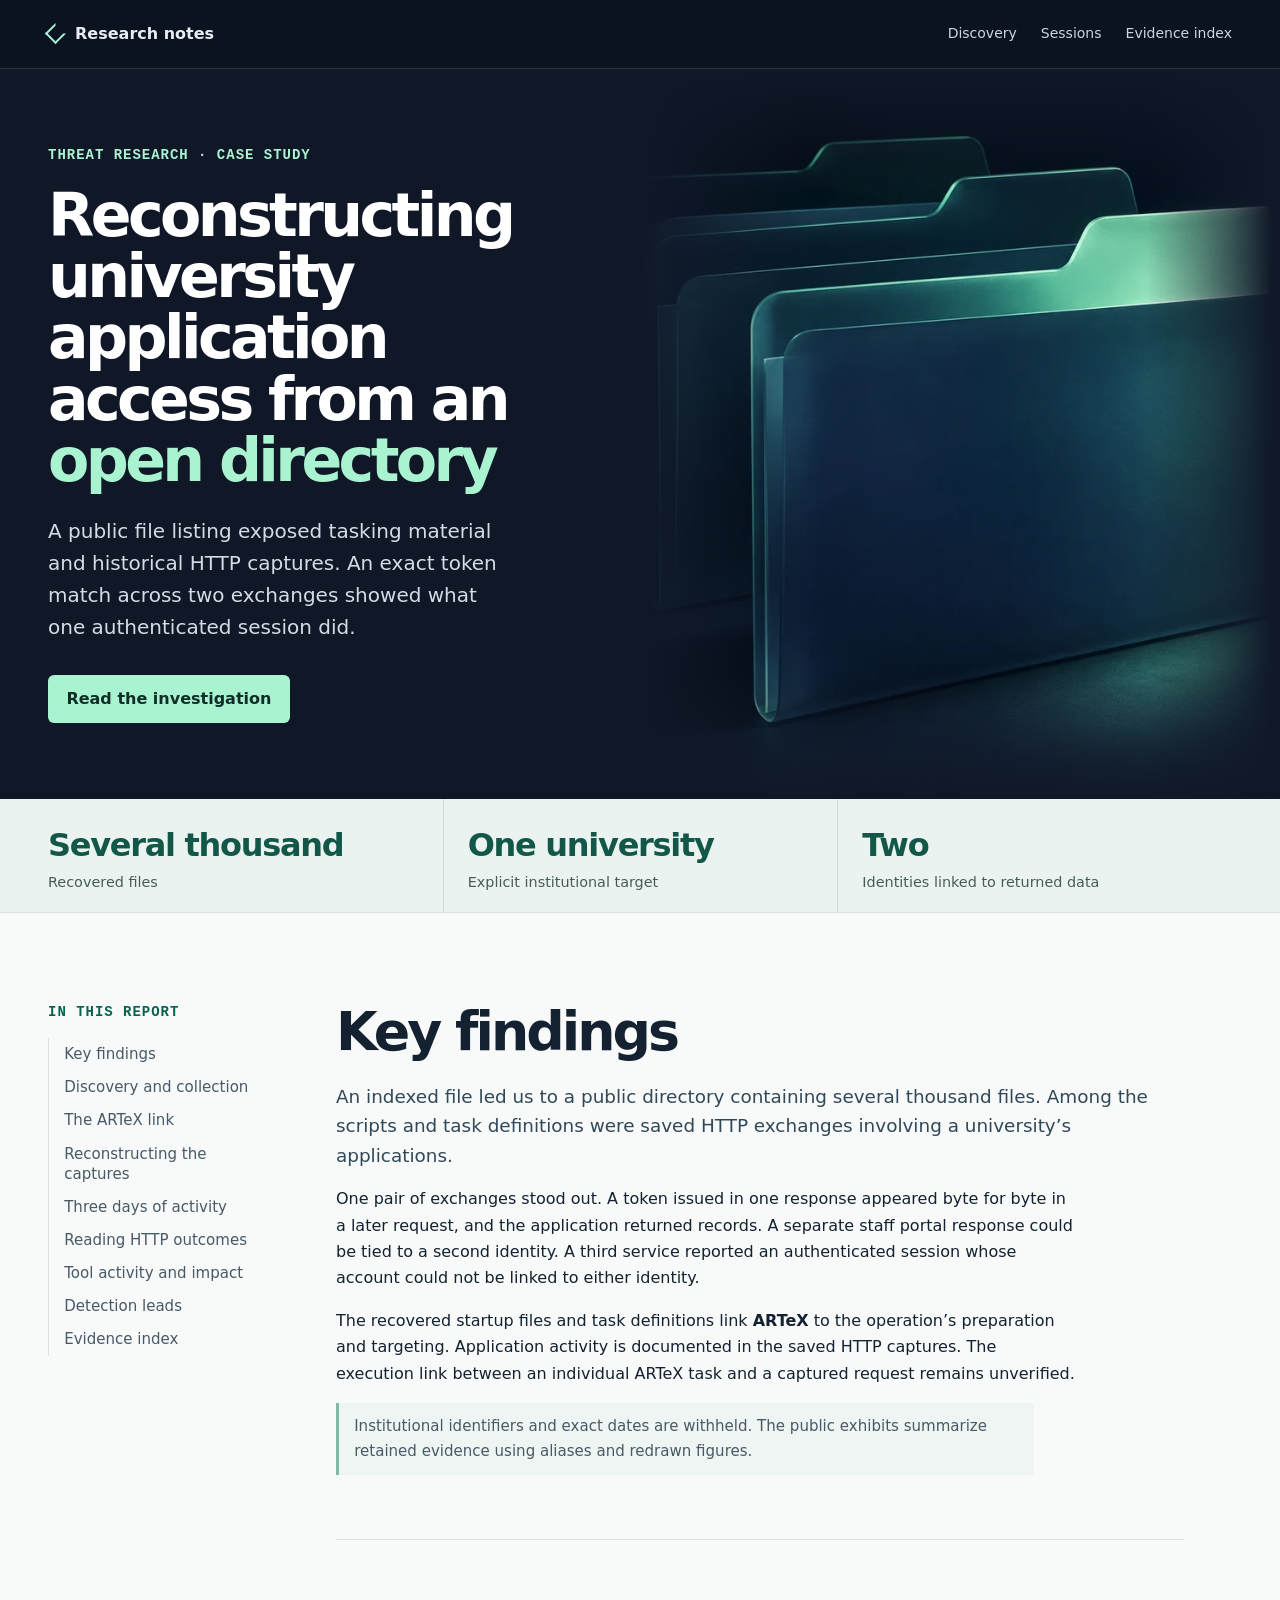
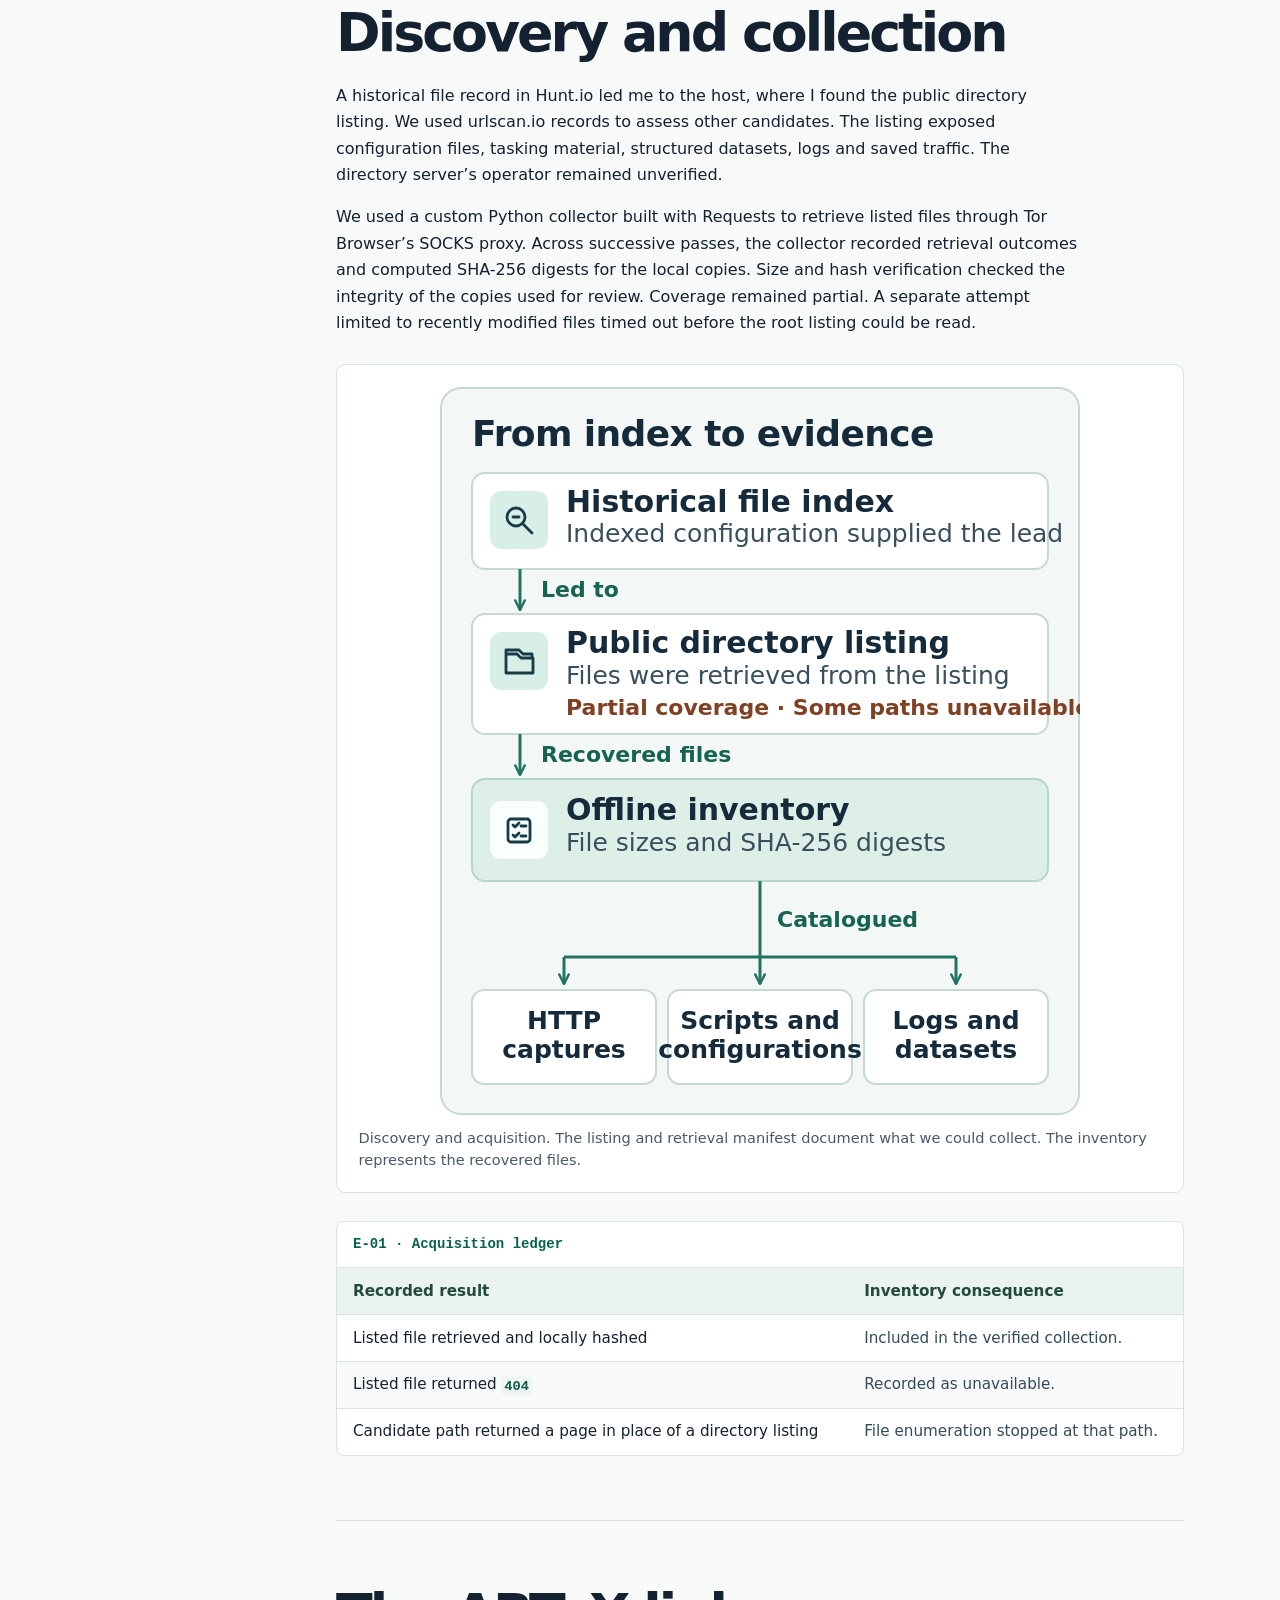
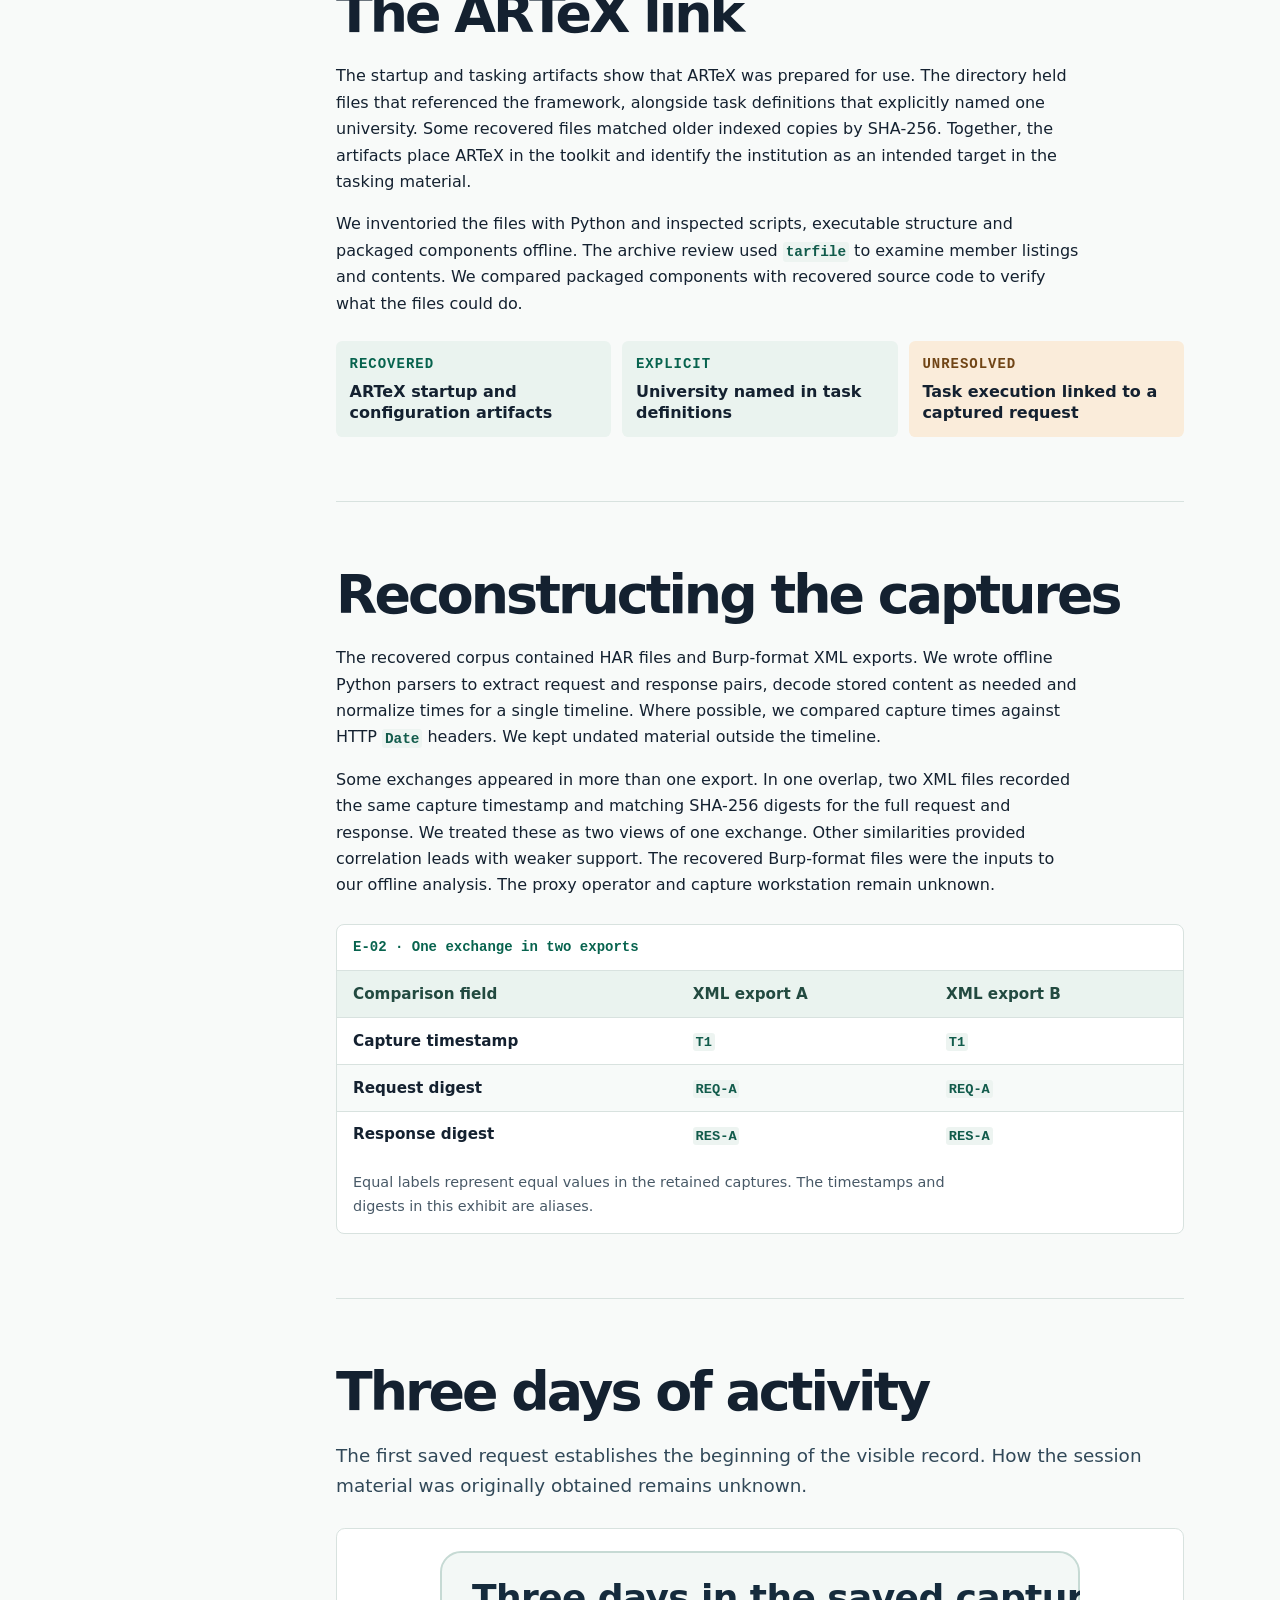
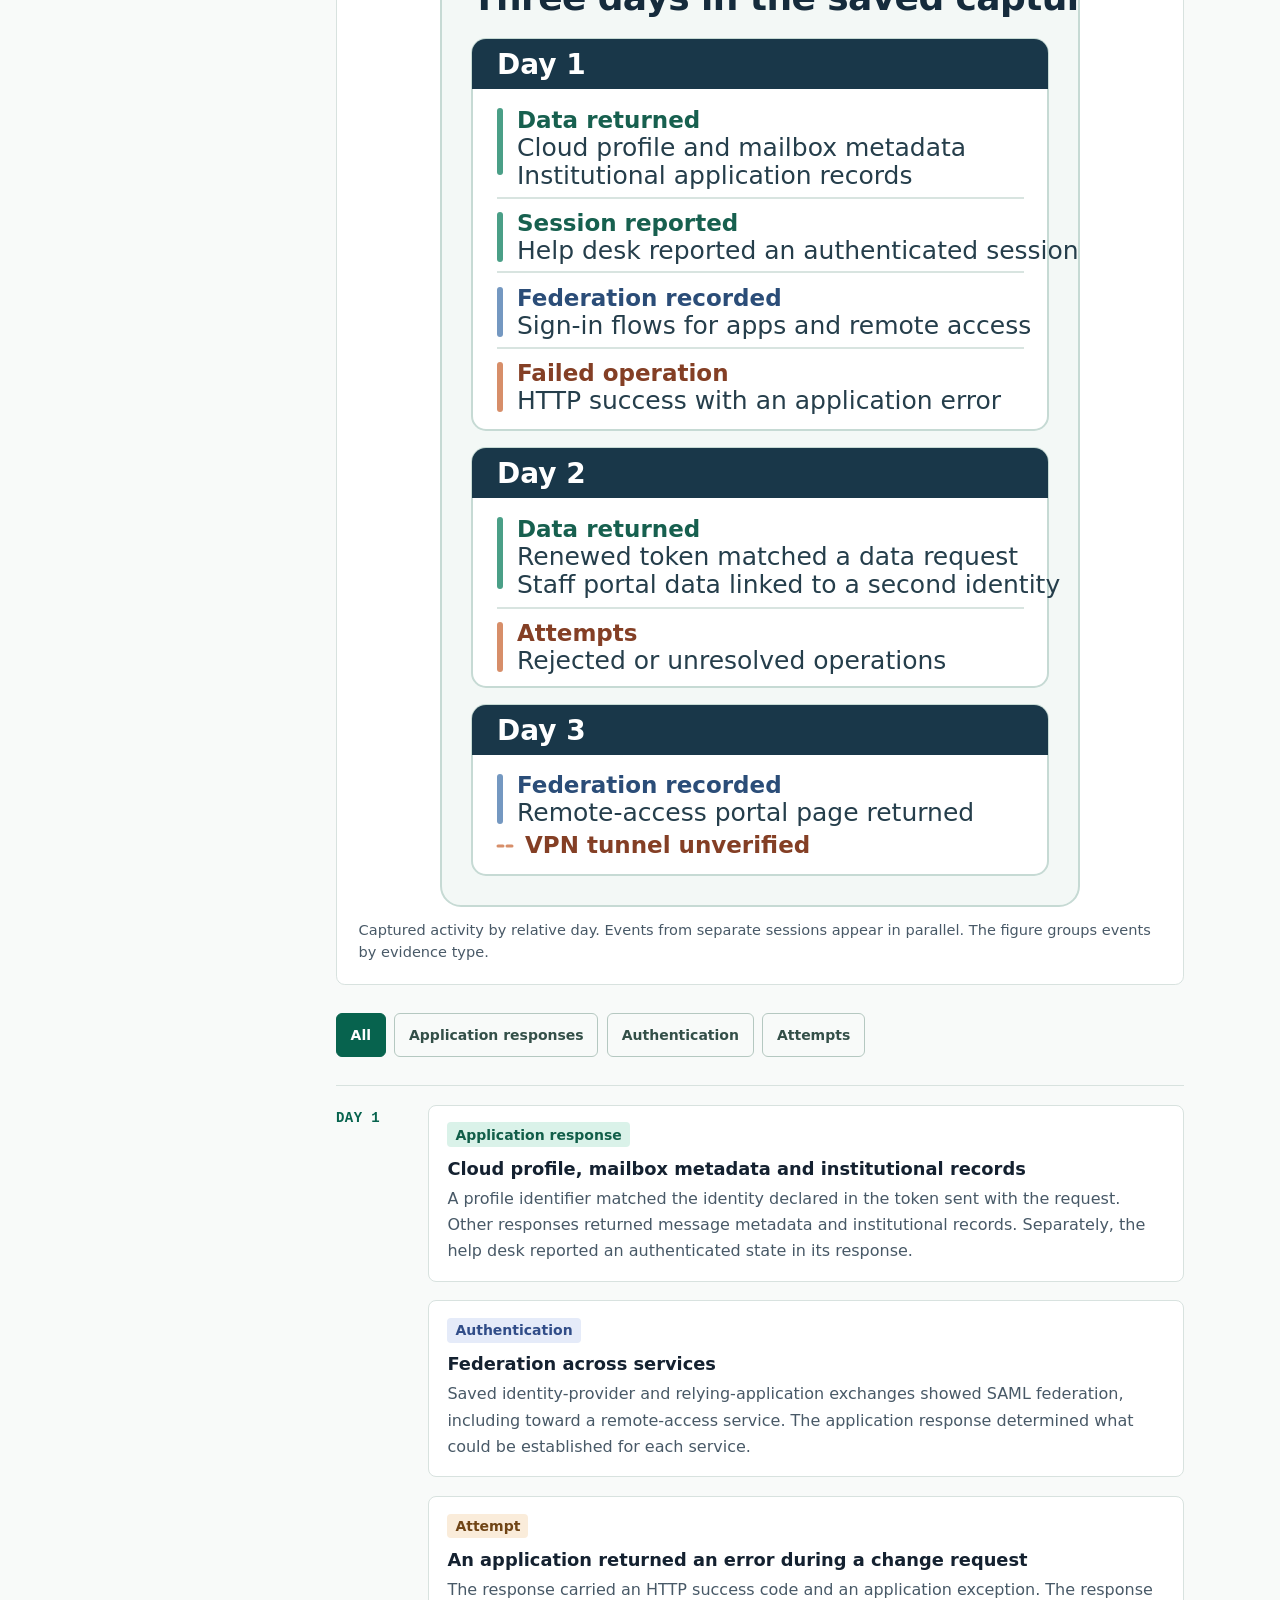
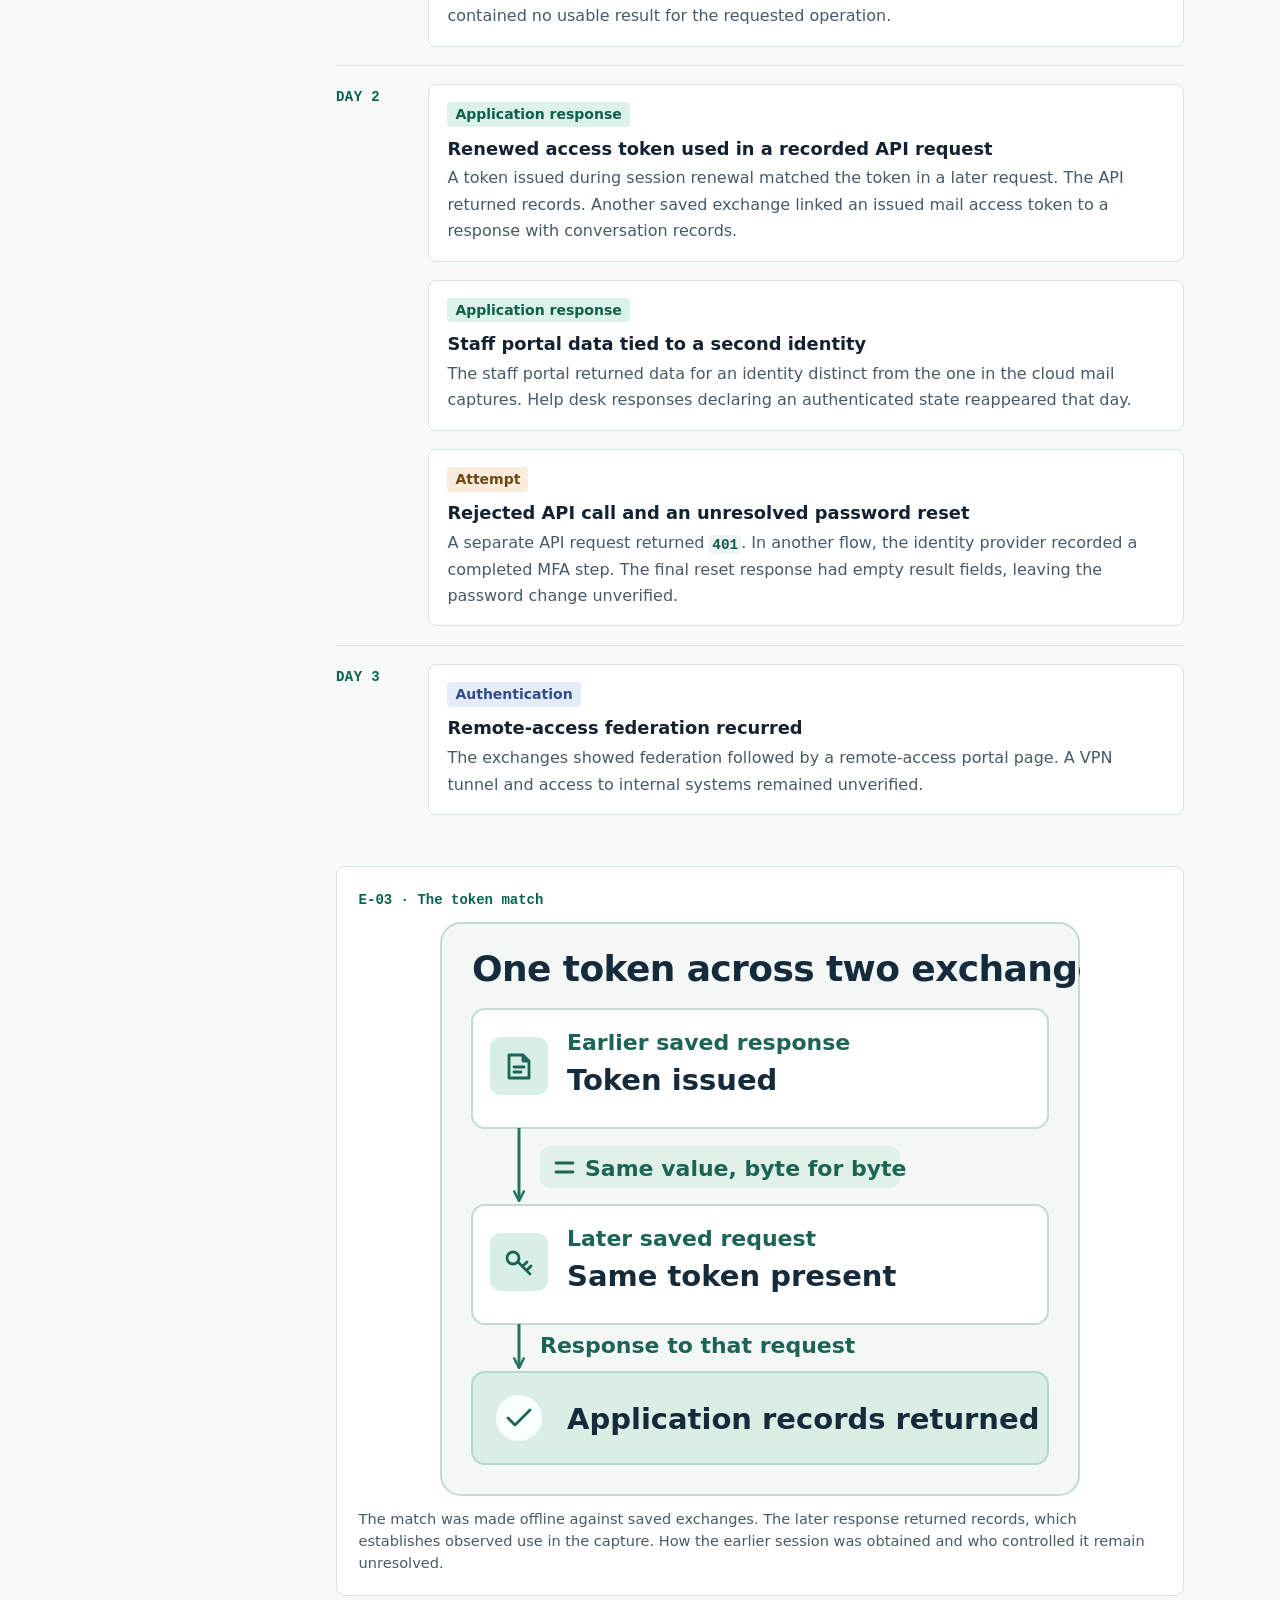
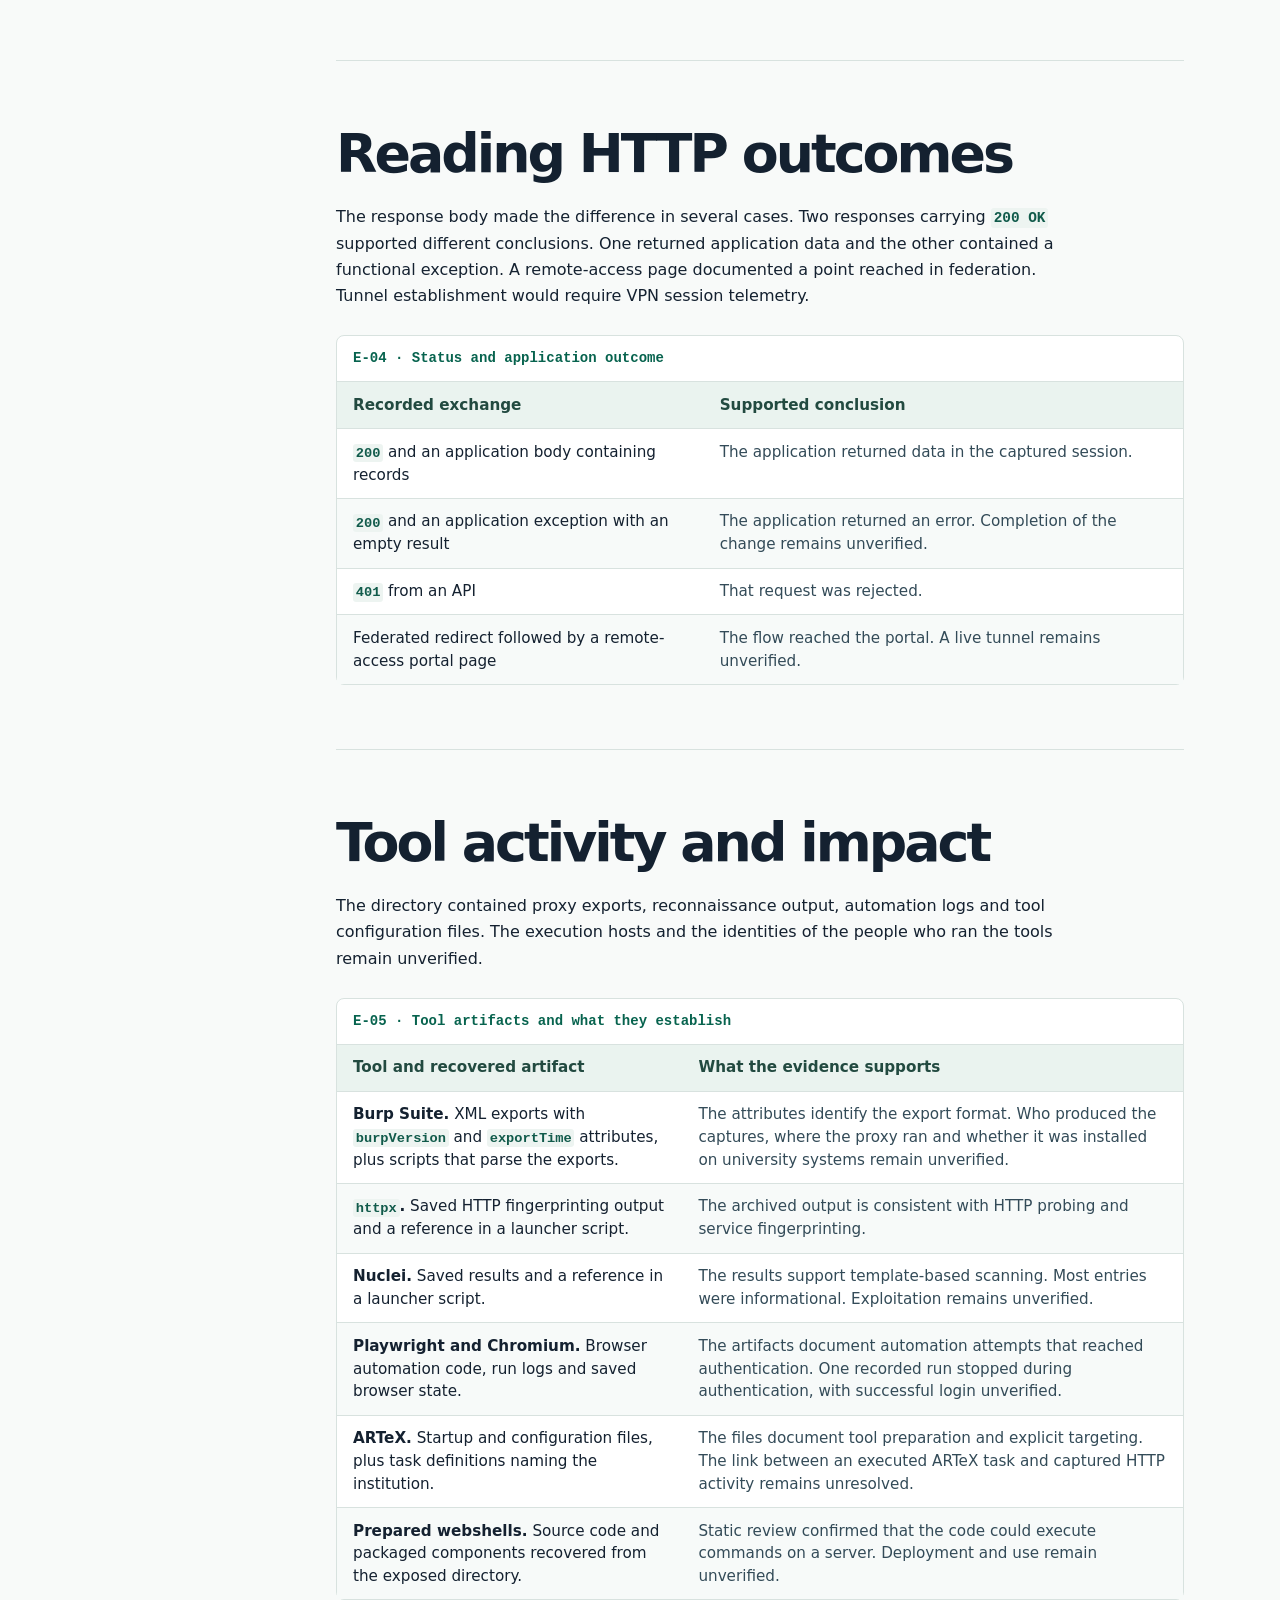
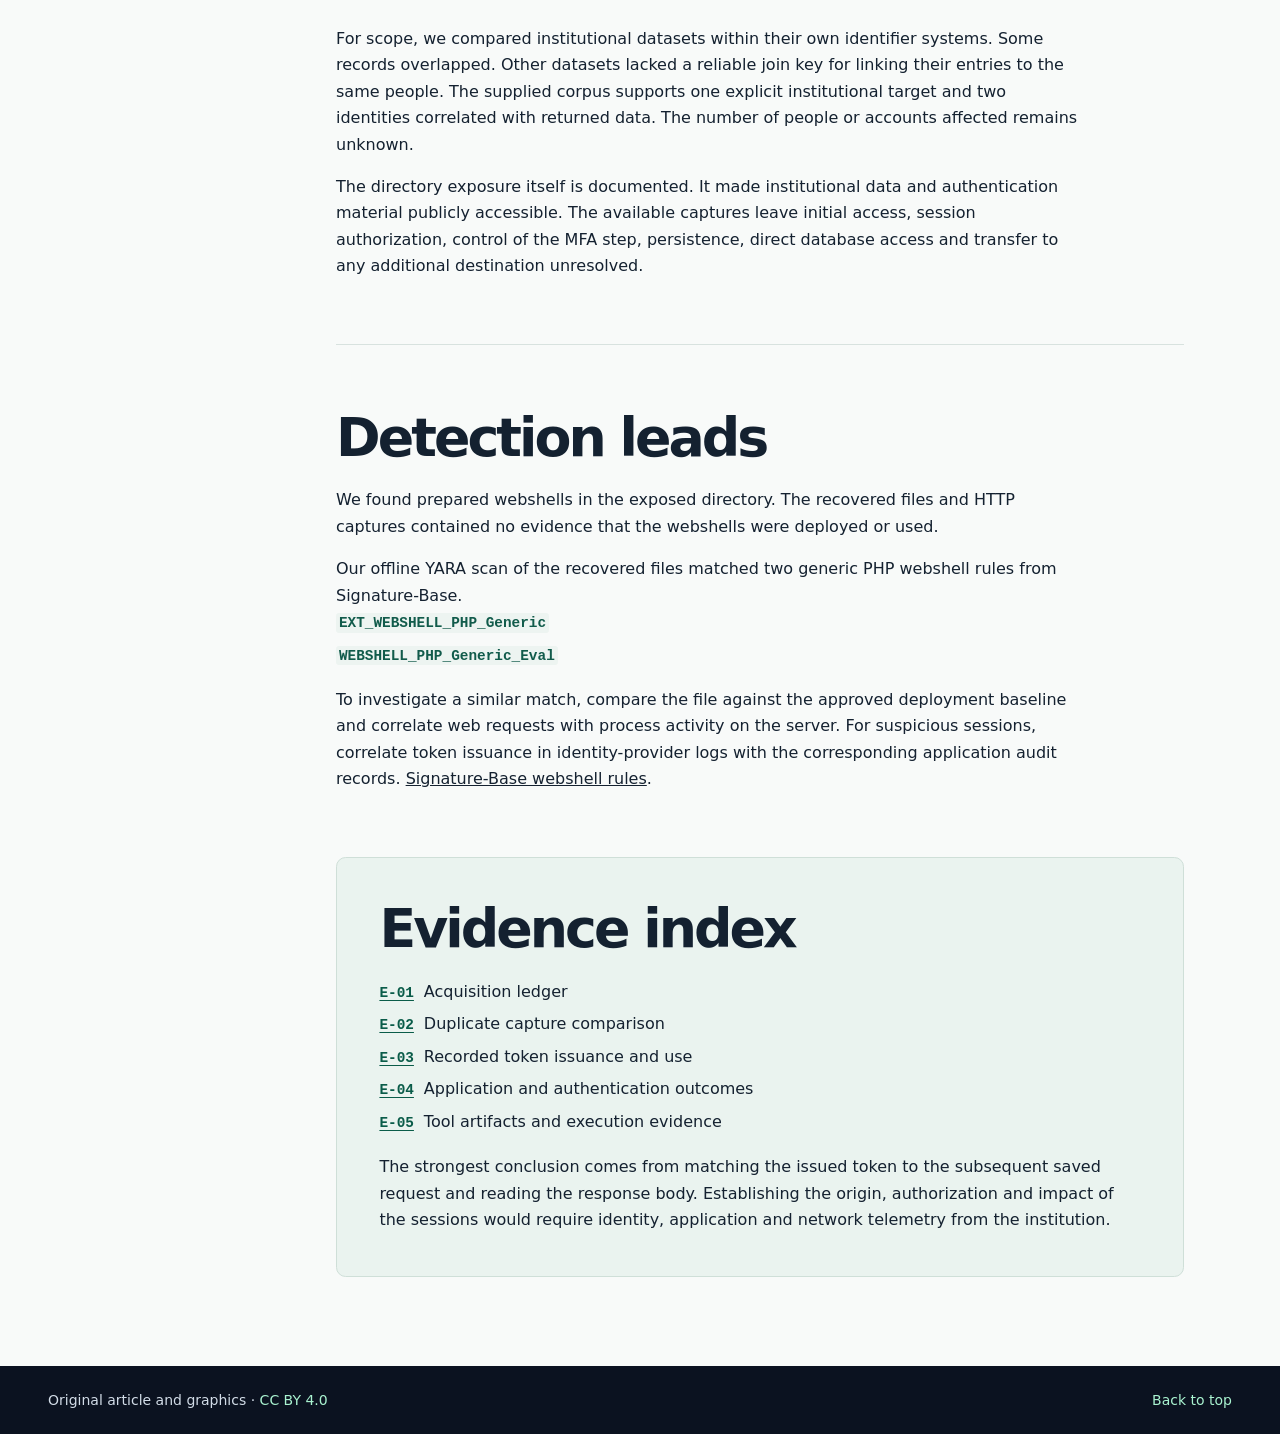
==== articles/open-directory-investigation/index.html @ ad53b968 "Publish Research notes and first investigation" ====
<!doctype html>
<html lang="en">
<head>
  <meta charset="utf-8">
  <meta name="viewport" content="width=device-width, initial-scale=1">
  <meta name="color-scheme" content="light">
  <meta name="theme-color" content="#101828">
  <meta name="description" content="A forensic case study on reconstructing application activity from historical HTTP captures recovered from an exposed directory.">
  <title>Reconstructing University Application Access From an Open Directory</title>
  <link rel="stylesheet" href="./styles.css">
  <script src="./timeline.js" defer></script>
</head>
<body>
  <a class="skip-link" href="#content">Skip to content</a>
  <header class="masthead" id="top">
    <div class="shell masthead-inner">
      <a class="brand" href="../../index.html"><span class="brand-mark" aria-hidden="true"></span> Research notes</a>
      <nav aria-label="Main">
        <a href="#discovery">Discovery</a>
        <a href="#sessions">Sessions</a>
        <a href="#exhibits">Evidence index</a>
      </nav>
    </div>
  </header>
  <main id="content">
    <section class="hero" aria-labelledby="title">
      <div class="shell hero-inner">
        <div class="hero-copy">
          <p class="eyebrow">Threat research · Case study</p>
          <h1 id="title">Reconstructing university application access from an <em>open directory</em></h1>
          <p class="hero-lede">A public file listing exposed tasking material and historical HTTP captures. An exact token match across two exchanges showed what one authenticated session did.</p>
          <a class="primary-link" href="#findings">Read the investigation</a>
        </div>
        <div class="hero-art" aria-hidden="true"></div>
      </div>
    </section>

    <div class="scope">
      <dl class="shell scope-inner">
        <div><dt>Recovered files</dt><dd>Several thousand</dd></div>
        <div><dt>Explicit institutional target</dt><dd>One university</dd></div>
        <div><dt>Identities linked to returned data</dt><dd>Two</dd></div>
      </dl>
    </div>

    <div class="shell article-layout">
      <aside class="contents">
        <nav aria-labelledby="contents-heading">
          <p id="contents-heading" class="eyebrow">In this report</p>
          <ol>
            <li><a href="#findings">Key findings</a></li>
            <li><a href="#discovery">Discovery and collection</a></li>
            <li><a href="#tasking">The ARTeX link</a></li>
            <li><a href="#captures">Reconstructing the captures</a></li>
            <li><a href="#sessions">Three days of activity</a></li>
            <li><a href="#outcomes">Reading HTTP outcomes</a></li>
            <li><a href="#tooling">Tool activity and impact</a></li>
            <li><a href="#detection">Detection leads</a></li>
            <li><a href="#exhibits">Evidence index</a></li>
          </ol>
        </nav>
      </aside>

      <article class="report" aria-label="Open-directory investigation">
        <section class="report-section" id="findings" aria-labelledby="findings-heading">
          <h2 id="findings-heading">Key findings</h2>
          <p class="section-lede">An indexed file led us to a public directory containing several thousand files. Among the scripts and task definitions were saved HTTP exchanges involving a university’s applications.</p>
          <p>One pair of exchanges stood out. A token issued in one response appeared byte for byte in a later request, and the application returned records. A separate staff portal response could be tied to a second identity. A third service reported an authenticated session whose account could not be linked to either identity.</p>
          <p>The recovered startup files and task definitions link <strong>ARTeX</strong> to the operation’s preparation and targeting. Application activity is documented in the saved HTTP captures. The execution link between an individual ARTeX task and a captured request remains unverified.</p>
          <p class="report-note">Institutional identifiers and exact dates are withheld. The public exhibits summarize retained evidence using aliases and redrawn figures.</p>
        </section>

        <section class="report-section" id="discovery" aria-labelledby="discovery-heading">
          <h2 id="discovery-heading">Discovery and collection</h2>
          <p>A historical file record in Hunt.io led me to the host, where I found the public directory listing. We used urlscan.io records to assess other candidates. The listing exposed configuration files, tasking material, structured datasets, logs and saved traffic. The directory server’s operator remained unverified.</p>
          <p>We used a custom Python collector built with Requests to retrieve listed files through Tor Browser’s SOCKS proxy. Across successive passes, the collector recorded retrieval outcomes and computed SHA-256 digests for the local copies. Size and hash verification checked the integrity of the copies used for review. Coverage remained partial. A separate attempt limited to recently modified files timed out before the root listing could be read.</p>

          <figure class="figure">
            <img src="./figures/collection.svg" width="640" height="728" loading="lazy" alt="An indexed file led to a public listing. Partial acquisition and a verified local inventory yielded captures, tasking artifacts and tool output.">
            <figcaption>Discovery and acquisition. The listing and retrieval manifest document what we could collect. The inventory represents the recovered files.</figcaption>
          </figure>

          <div class="exhibit" id="e-01">
            <p class="exhibit-label">E-01 · Acquisition ledger</p>
            <div class="table-wrap">
              <table>
                <thead><tr><th scope="col">Recorded result</th><th scope="col">Inventory consequence</th></tr></thead>
                <tbody>
                  <tr><td>Listed file retrieved and locally hashed</td><td>Included in the verified collection.</td></tr>
                  <tr><td>Listed file returned <code>404</code></td><td>Recorded as unavailable.</td></tr>
                  <tr><td>Candidate path returned a page in place of a directory listing</td><td>File enumeration stopped at that path.</td></tr>
                </tbody>
              </table>
            </div>
          </div>
        </section>

        <section class="report-section" id="tasking" aria-labelledby="tasking-heading">
          <h2 id="tasking-heading">The ARTeX link</h2>
          <p>The startup and tasking artifacts show that ARTeX was prepared for use. The directory held files that referenced the framework, alongside task definitions that explicitly named one university. Some recovered files matched older indexed copies by SHA-256. Together, the artifacts place ARTeX in the toolkit and identify the institution as an intended target in the tasking material.</p>
          <p>We inventoried the files with Python and inspected scripts, executable structure and packaged components offline. The archive review used <code>tarfile</code> to examine member listings and contents. We compared packaged components with recovered source code to verify what the files could do.</p>
          <div class="evidence-chain" aria-label="Evidence linking ARTeX to preparation">
            <div><span class="eyebrow">Recovered</span><strong>ARTeX startup and configuration artifacts</strong></div>
            <div><span class="eyebrow">Explicit</span><strong>University named in task definitions</strong></div>
            <div><span class="eyebrow">Unresolved</span><strong>Task execution linked to a captured request</strong></div>
          </div>
        </section>

        <section class="report-section" id="captures" aria-labelledby="captures-heading">
          <h2 id="captures-heading">Reconstructing the captures</h2>
          <p>The recovered corpus contained HAR files and Burp-format XML exports. We wrote offline Python parsers to extract request and response pairs, decode stored content as needed and normalize times for a single timeline. Where possible, we compared capture times against HTTP <code>Date</code> headers. We kept undated material outside the timeline.</p>
          <p>Some exchanges appeared in more than one export. In one overlap, two XML files recorded the same capture timestamp and matching SHA-256 digests for the full request and response. We treated these as two views of one exchange. Other similarities provided correlation leads with weaker support. The recovered Burp-format files were the inputs to our offline analysis. The proxy operator and capture workstation remain unknown.</p>

          <div class="exhibit" id="e-02">
            <p class="exhibit-label">E-02 · One exchange in two exports</p>
            <div class="table-wrap">
              <table>
                <thead><tr><th scope="col">Comparison field</th><th scope="col">XML export A</th><th scope="col">XML export B</th></tr></thead>
                <tbody>
                  <tr><th scope="row">Capture timestamp</th><td><code>T1</code></td><td><code>T1</code></td></tr>
                  <tr><th scope="row">Request digest</th><td><code>REQ-A</code></td><td><code>REQ-A</code></td></tr>
                  <tr><th scope="row">Response digest</th><td><code>RES-A</code></td><td><code>RES-A</code></td></tr>
                </tbody>
              </table>
            </div>
            <p class="exhibit-note">Equal labels represent equal values in the retained captures. The timestamps and digests in this exhibit are aliases.</p>
          </div>
        </section>

        <section class="report-section" id="sessions" aria-labelledby="sessions-heading">
          <h2 id="sessions-heading">Three days of activity</h2>
          <p class="section-lede">The first saved request establishes the beginning of the visible record. How the session material was originally obtained remains unknown.</p>

          <figure class="figure">
            <img src="./figures/sessions.svg" width="640" height="956" loading="lazy" alt="Three-day summary. Day one contains profile, mail and institutional data, plus federation and an application error. Day two contains token correlation, responses for a second identity and other attempts. Day three contains remote-access federation with no tunnel confirmation.">
            <figcaption>Captured activity by relative day. Events from separate sessions appear in parallel. The figure groups events by evidence type.</figcaption>
          </figure>

          <div class="filters" id="filters" hidden aria-label="Filter timeline entries" role="group">
            <button type="button" data-filter="all" aria-pressed="true">All</button>
            <button type="button" data-filter="response" aria-pressed="false">Application responses</button>
            <button type="button" data-filter="auth" aria-pressed="false">Authentication</button>
            <button type="button" data-filter="attempt" aria-pressed="false">Attempts</button>
          </div>
          <p class="screen-reader" id="filter-status" role="status"></p>
          <div class="timeline">
            <section class="timeline-day" aria-labelledby="day-1">
              <h3 class="day-label" id="day-1">Day 1</h3>
              <ul class="events">
                <li data-kind="response">
                  <span class="tag tag-response">Application response</span>
                  <h4>Cloud profile, mailbox metadata and institutional records</h4>
                  <p>A profile identifier matched the identity declared in the token sent with the request. Other responses returned message metadata and institutional records. Separately, the help desk reported an authenticated state in its response.</p>
                </li>
                <li data-kind="auth">
                  <span class="tag tag-auth">Authentication</span>
                  <h4>Federation across services</h4>
                  <p>Saved identity-provider and relying-application exchanges showed SAML federation, including toward a remote-access service. The application response determined what could be established for each service.</p>
                </li>
                <li data-kind="attempt">
                  <span class="tag tag-attempt">Attempt</span>
                  <h4>An application returned an error during a change request</h4>
                  <p>The response carried an HTTP success code and an application exception. The response contained no usable result for the requested operation.</p>
                </li>
              </ul>
            </section>
            <section class="timeline-day" aria-labelledby="day-2">
              <h3 class="day-label" id="day-2">Day 2</h3>
              <ul class="events">
                <li data-kind="response">
                  <span class="tag tag-response">Application response</span>
                  <h4>Renewed access token used in a recorded API request</h4>
                  <p>A token issued during session renewal matched the token in a later request. The API returned records. Another saved exchange linked an issued mail access token to a response with conversation records.</p>
                </li>
                <li data-kind="response">
                  <span class="tag tag-response">Application response</span>
                  <h4>Staff portal data tied to a second identity</h4>
                  <p>The staff portal returned data for an identity distinct from the one in the cloud mail captures. Help desk responses declaring an authenticated state reappeared that day.</p>
                </li>
                <li data-kind="attempt">
                  <span class="tag tag-attempt">Attempt</span>
                  <h4>Rejected API call and an unresolved password reset</h4>
                  <p>A separate API request returned <code>401</code>. In another flow, the identity provider recorded a completed MFA step. The final reset response had empty result fields, leaving the password change unverified.</p>
                </li>
              </ul>
            </section>
            <section class="timeline-day" aria-labelledby="day-3">
              <h3 class="day-label" id="day-3">Day 3</h3>
              <ul class="events">
                <li data-kind="auth">
                  <span class="tag tag-auth">Authentication</span>
                  <h4>Remote-access federation recurred</h4>
                  <p>The exchanges showed federation followed by a remote-access portal page. A VPN tunnel and access to internal systems remained unverified.</p>
                </li>
              </ul>
            </section>
          </div>

          <figure class="figure figure-spaced" id="e-03">
            <p class="exhibit-label">E-03 · The token match</p>
            <img src="./figures/token-match.svg" width="640" height="574" loading="lazy" alt="On Day 2 a renewal response issued an access token. The same token bytes appeared in a later API request whose response contained application records. The match was made offline.">
            <figcaption>The match was made offline against saved exchanges. The later response returned records, which establishes observed use in the capture. How the earlier session was obtained and who controlled it remain unresolved.</figcaption>
          </figure>
        </section>

        <section class="report-section" id="outcomes" aria-labelledby="outcomes-heading">
          <h2 id="outcomes-heading">Reading HTTP outcomes</h2>
          <p>The response body made the difference in several cases. Two responses carrying <code>200 OK</code> supported different conclusions. One returned application data and the other contained a functional exception. A remote-access page documented a point reached in federation. Tunnel establishment would require VPN session telemetry.</p>
          <div class="exhibit" id="e-04">
            <p class="exhibit-label">E-04 · Status and application outcome</p>
            <div class="table-wrap">
              <table>
                <thead><tr><th scope="col">Recorded exchange</th><th scope="col">Supported conclusion</th></tr></thead>
                <tbody>
                  <tr><td><code>200</code> and an application body containing records</td><td>The application returned data in the captured session.</td></tr>
                  <tr><td><code>200</code> and an application exception with an empty result</td><td>The application returned an error. Completion of the change remains unverified.</td></tr>
                  <tr><td><code>401</code> from an API</td><td>That request was rejected.</td></tr>
                  <tr><td>Federated redirect followed by a remote-access portal page</td><td>The flow reached the portal. A live tunnel remains unverified.</td></tr>
                </tbody>
              </table>
            </div>
          </div>
        </section>

        <section class="report-section" id="tooling" aria-labelledby="tooling-heading">
          <h2 id="tooling-heading">Tool activity and impact</h2>
          <p>The directory contained proxy exports, reconnaissance output, automation logs and tool configuration files. The execution hosts and the identities of the people who ran the tools remain unverified.</p>

          <div class="exhibit" id="e-05">
            <p class="exhibit-label">E-05 · Tool artifacts and what they establish</p>
            <div class="table-wrap">
              <table>
                <thead><tr><th scope="col">Tool and recovered artifact</th><th scope="col">What the evidence supports</th></tr></thead>
                <tbody>
                  <tr><td><strong>Burp Suite.</strong> XML exports with <code>burpVersion</code> and <code>exportTime</code> attributes, plus scripts that parse the exports.</td><td>The attributes identify the export format. Who produced the captures, where the proxy ran and whether it was installed on university systems remain unverified.</td></tr>
                  <tr><td><strong><code>httpx</code>.</strong> Saved HTTP fingerprinting output and a reference in a launcher script.</td><td>The archived output is consistent with HTTP probing and service fingerprinting.</td></tr>
                  <tr><td><strong>Nuclei.</strong> Saved results and a reference in a launcher script.</td><td>The results support template-based scanning. Most entries were informational. Exploitation remains unverified.</td></tr>
                  <tr><td><strong>Playwright and Chromium.</strong> Browser automation code, run logs and saved browser state.</td><td>The artifacts document automation attempts that reached authentication. One recorded run stopped during authentication, with successful login unverified.</td></tr>
                  <tr><td><strong>ARTeX.</strong> Startup and configuration files, plus task definitions naming the institution.</td><td>The files document tool preparation and explicit targeting. The link between an executed ARTeX task and captured HTTP activity remains unresolved.</td></tr>
                  <tr><td><strong>Prepared webshells.</strong> Source code and packaged components recovered from the exposed directory.</td><td>Static review confirmed that the code could execute commands on a server. Deployment and use remain unverified.</td></tr>
                </tbody>
              </table>
            </div>
          </div>

          <p>For scope, we compared institutional datasets within their own identifier systems. Some records overlapped. Other datasets lacked a reliable join key for linking their entries to the same people. The supplied corpus supports one explicit institutional target and two identities correlated with returned data. The number of people or accounts affected remains unknown.</p>
          <p>The directory exposure itself is documented. It made institutional data and authentication material publicly accessible. The available captures leave initial access, session authorization, control of the MFA step, persistence, direct database access and transfer to any additional destination unresolved.</p>
        </section>

        <section class="report-section" id="detection" aria-labelledby="detection-heading">
          <h2 id="detection-heading">Detection leads</h2>
          <p>We found prepared webshells in the exposed directory. The recovered files and HTTP captures contained no evidence that the webshells were deployed or used.</p>
          <p>Our offline YARA scan of the recovered files matched two generic PHP webshell rules from Signature-Base.</p>
          <ul class="exhibit-links">
            <li><code>EXT_WEBSHELL_PHP_Generic</code></li>
            <li><code>WEBSHELL_PHP_Generic_Eval</code></li>
          </ul>
          <p>To investigate a similar match, compare the file against the approved deployment baseline and correlate web requests with process activity on the server. For suspicious sessions, correlate token issuance in identity-provider logs with the corresponding application audit records. <a href="https://github.com/Neo23x0/signature-base/blob/master/yara/gen_webshells.yar">Signature-Base webshell rules</a>.</p>
        </section>

        <section class="report-section conclusions" id="exhibits" aria-labelledby="exhibits-heading">
          <h2 id="exhibits-heading">Evidence index</h2>
          <ul class="exhibit-links">
            <li><a href="#e-01">E-01</a> Acquisition ledger</li>
            <li><a href="#e-02">E-02</a> Duplicate capture comparison</li>
            <li><a href="#e-03">E-03</a> Recorded token issuance and use</li>
            <li><a href="#e-04">E-04</a> Application and authentication outcomes</li>
            <li><a href="#e-05">E-05</a> Tool artifacts and execution evidence</li>
          </ul>
          <p>The strongest conclusion comes from matching the issued token to the subsequent saved request and reading the response body. Establishing the origin, authorization and impact of the sessions would require identity, application and network telemetry from the institution.</p>
        </section>
      </article>
    </div>
  </main>
  <footer class="footer">
    <div class="shell footer-inner">
      <p>Original article and graphics · <a rel="license" href="https://creativecommons.org/licenses/by/4.0/">CC BY 4.0</a></p>
      <a href="#top">Back to top</a>
    </div>
  </footer>
</body>
</html>
---- articles/open-directory-investigation/styles.css ----
:root {
  color-scheme: light;
  --navy: #101828;
  --navy-deep: #0b1220;
  --mint: #a9f3d0;
  --paper: #f8faf9;
  --ink: #142130;
  --muted: #485967;
  --rule: #d8e2df;
  --green: #07634e;
  --sans: "Avenir Next", Avenir, system-ui, sans-serif;
  --mono: "SFMono-Regular", Consolas, "Liberation Mono", monospace;
}

*, *::before, *::after { box-sizing: border-box; }
[hidden] { display: none !important; }

html { scroll-behavior: smooth; }
body {
  margin: 0;
  background: var(--paper);
  color: var(--ink);
  font: 1rem/1.65 var(--sans);
  -webkit-text-size-adjust: 100%;
}

a { color: inherit; }
button { font: inherit; }
p, h1, h2, h3, h4, ol, ul, dl, dd { margin: 0; }
:focus-visible { outline: 2px solid #079474; outline-offset: 4px; }

.shell {
  width: min(calc(100% - 6rem), 75rem);
  margin-inline: auto;
}

.screen-reader,
.skip-link:not(:focus) {
  position: absolute;
  width: 1px;
  height: 1px;
  padding: 0;
  margin: -1px;
  overflow: hidden;
  clip-path: inset(50%);
  white-space: nowrap;
}

.skip-link:focus {
  position: absolute;
  inset: 1rem auto auto 1rem;
  z-index: 2;
  padding: .6rem 1rem;
  background: white;
  color: var(--ink);
}

.masthead {
  background: var(--navy-deep);
  color: #e5edf2;
  border-bottom: 1px solid #2b3547;
}

.masthead-inner, .footer-inner {
  display: flex;
  justify-content: space-between;
  align-items: center;
  gap: 1.25rem 2.5rem;
  min-height: 4.25rem;
}

.masthead a, .contents a, .footer a { text-decoration: none; }
.masthead nav { display: flex; gap: 1.5rem; }
.masthead nav a { color: #cad6e2; font-size: .875rem; }
.masthead nav a:hover, .masthead nav a:focus-visible { color: var(--mint); }

.brand {
  display: inline-flex;
  align-items: center;
  gap: .75rem;
  font-weight: 680;
  line-height: 1.25;
}

.brand-mark {
  flex: 0 0 auto;
  width: .94rem;
  height: .94rem;
  border: 2px solid var(--mint);
  border-right-color: transparent;
  transform: rotate(-45deg);
}

.hero { background: var(--navy); color: #fff; }
.hero-inner {
  position: relative;
  isolation: isolate;
  display: grid;
  grid-template-columns: 1.12fr 1fr;
  align-items: stretch;
}

.hero-copy {
  position: relative;
  z-index: 1;
  align-self: center;
  padding-block: clamp(3.5rem, 6vw, 6rem);
}

.eyebrow {
  font: 650 .875rem/1.35 var(--mono);
  letter-spacing: .07em;
  text-transform: uppercase;
}

.hero .eyebrow { color: var(--mint); }
h1 {
  margin: 1.25rem 0 1.5rem;
  max-width: 18ch;
  font-size: clamp(2.6rem, 4.7vw, 4.8rem);
  font-weight: 750;
  letter-spacing: -.06em;
  line-height: 1.02;
  text-wrap: balance;
}

h1 em { color: var(--mint); font-style: normal; }
.hero-lede {
  max-width: 29rem;
  color: #d2dce7;
  font-size: clamp(1.075rem, 1.6vw, 1.25rem);
  line-height: 1.6;
}

.primary-link {
  display: inline-flex;
  min-height: 2.9rem;
  align-items: center;
  margin-top: 2rem;
  padding: .65rem 1.15rem;
  border-radius: .375rem;
  background: var(--mint);
  color: #102e28;
  font-weight: 700;
  text-decoration: none;
}
.primary-link:hover { background: #d3fae9; }
.primary-link:focus-visible { outline-color: white; }

.hero-art {
  position: relative;
  margin-inline: -2rem -2.5rem;
  background: radial-gradient(ellipse at 58% 49%, #123733, var(--navy) 75%);
  background-image:
    linear-gradient(90deg, var(--navy), transparent 26%, transparent 80%, var(--navy)),
    linear-gradient(0deg, var(--navy), transparent 18%, transparent 83%, var(--navy)),
    url("./cover.webp");
  background-size: cover;
  background-position: center;
}

.scope {
  background: #eaf3ef;
  border-bottom: 1px solid var(--rule);
}
.scope-inner { display: grid; grid-template-columns: repeat(3, minmax(0, 1fr)); }
.scope-inner > div {
  display: flex;
  flex-direction: column-reverse;
  align-items: flex-start;
  justify-content: center;
  padding: 1.25rem 1.5rem;
  border-left: 1px solid #cbddd7;
}
.scope-inner > div:first-child { padding-left: 0; border-left: 0; }
.scope dt { color: #465d57; line-height: 1.4; font-size: .9rem; }
.scope dd {
  color: #135748;
  font-size: clamp(1.35rem, 2.5vw, 2rem);
  font-weight: 720;
  letter-spacing: -.04em;
}

.article-layout {
  display: grid;
  grid-template-columns: 14rem minmax(0, 53rem);
  gap: clamp(2rem, 5vw, 5rem);
  align-items: start;
  padding-block: clamp(3.5rem, 7vw, 6.5rem);
}

.contents { position: sticky; top: 2rem; }
.contents .eyebrow { color: var(--green); }
.contents ol {
  display: grid;
  list-style: none;
  border-left: 1px solid var(--rule);
  padding: 0 0 0 .95rem;
  margin-top: 1rem;
}
.contents a {
  display: block;
  padding: .4rem 0;
  color: var(--muted);
  font-size: .94rem;
  line-height: 1.35;
}
.contents a:hover { color: var(--green); text-decoration: underline; text-underline-offset: .2em; }

.report { min-width: 0; }
.report-section { scroll-margin-top: 2rem; }
.report-section + .report-section {
  padding-top: clamp(2.5rem, 5vw, 4.5rem);
  margin-top: clamp(2.5rem, 5vw, 4.5rem);
  border-top: 1px solid var(--rule);
}
h2 {
  font-size: clamp(2rem, 4.2vw, 3.4rem);
  font-weight: 720;
  letter-spacing: -.055em;
  line-height: 1.08;
  margin-bottom: 1.3rem;
}

.report-section p + p { margin-top: 1rem; }
.report-section p { max-width: 73ch; }
.section-lede { font-size: 1.15rem; color: #314858; line-height: 1.6; }

.report-note {
  border-left: 3px solid #81b9a7;
  padding: .7rem .95rem;
  background: #eef5f2;
  color: var(--muted);
  font-size: .94rem;
}

.figure {
  margin: 1.75rem 0;
  padding: clamp(.625rem, 2vw, 1.35rem);
  background: #fff;
  border: 1px solid var(--rule);
  border-radius: .55rem;
}
.figure img {
  display: block;
  max-width: min(100%, 40rem);
  height: auto;
  margin-inline: auto;
  border-radius: .35rem;
}
.figure figcaption {
  margin: .75rem 0 0;
  color: var(--muted);
  font-size: .91rem;
  line-height: 1.5;
}
.figure-spaced { margin-top: 2rem; }

.exhibit {
  margin: 1.6rem 0;
  border: 1px solid var(--rule);
  border-radius: .5rem;
  background: white;
}
.exhibit-label {
  padding: .82rem 1rem;
  color: var(--green);
  font: 700 .875rem/1.35 var(--mono);
}
.figure .exhibit-label { padding: .2rem 0 .75rem; }
.exhibit-note {
  padding: .85rem 1rem;
  color: var(--muted);
  font-size: .9rem;
}
.table-wrap { overflow-x: auto; }
table {
  width: 100%;
  border-collapse: collapse;
  font-size: .95rem;
  line-height: 1.5;
}
table th,
table td {
  padding: .72rem 1rem;
  border-top: 1px solid var(--rule);
  text-align: left;
  vertical-align: top;
  overflow-wrap: anywhere;
}
thead { background: #eaf3ef; color: #224a40; }
tbody th { font-weight: 650; }
tbody tr:nth-child(even) { background: #f7faf9; }
tbody td:nth-child(2) { color: #334b58; }
code {
  color: #115b4b;
  background: #edf4f1;
  border-radius: .2rem;
  padding: .12em .2em;
  font: 650 .9em var(--mono);
}

.evidence-chain {
  display: grid;
  grid-template-columns: repeat(3, minmax(0, 1fr));
  gap: .7rem;
  margin-top: 1.5rem;
}
.evidence-chain > div {
  padding: .85rem;
  border-radius: .4rem;
  background: #eaf3ef;
}
.evidence-chain .eyebrow { display: block; margin-bottom: .45rem; color: var(--green); }
.evidence-chain > div:last-child { background: #faecda; }
.evidence-chain > div:last-child .eyebrow { color: #704516; }
.evidence-chain strong { display: block; line-height: 1.35; }
h3, h4 { font-size: 1.115rem; line-height: 1.35; font-weight: 730; }

.filters {
  display: flex;
  flex-wrap: wrap;
  gap: .55rem;
  margin-top: 1.45rem;
}
.filters button {
  min-height: 2.75rem;
  border: 1px solid #b5c8c1;
  border-radius: .375rem;
  padding: .4rem .85rem;
  background: transparent;
  color: #334f48;
  font-size: .875rem;
  font-weight: 680;
  line-height: 1.2;
  cursor: pointer;
}
.filters button:hover { background: #e4f1ed; }
.filters button[aria-pressed="true"] {
  background: var(--green);
  border-color: var(--green);
  color: white;
}
.timeline { margin-top: 1.75rem; }
.timeline-day {
  display: grid;
  grid-template-columns: 5.75rem minmax(0, 1fr);
  padding-block: 1.15rem;
  border-top: 1px solid var(--rule);
}
.day-label {
  margin: .25rem 1rem .75rem 0;
  color: var(--green);
  font: 700 .875rem/1.4 var(--mono);
  text-transform: uppercase;
  letter-spacing: .03em;
}
.events { padding: 0; list-style: none; }
.events li + li { margin-top: 1.15rem; }
.events li {
  background: #fff;
  border: 1px solid var(--rule);
  border-radius: .5rem;
  padding: 1rem 1.15rem;
}
.events h4 { margin: .55rem 0 .3rem; }
.events p { color: var(--muted); }
.tag {
  display: inline-block;
  padding: .2rem .5rem;
  border-radius: .25rem;
  font-size: .875rem;
  font-weight: 680;
  line-height: 1.3;
}
.tag-response { background: #daf2e9; color: #115e49; }
.tag-auth { background: #e5ebf9; color: #314d88; }
.tag-attempt { background: #faecda; color: #704516; }

.report-section.conclusions {
  padding: clamp(1.5rem, 4vw, 2.65rem);
  border: 1px solid #cfdfd8;
  border-radius: .6rem;
  background: #eaf3ef;
}
.exhibit-links { padding: 0; list-style: none; margin: 0 0 1.2rem; }
.exhibit-links li + li { margin-top: .38rem; }
.exhibit-links a {
  display: inline-block;
  margin-right: .3rem;
  color: #0a5c49;
  font: 700 .9rem/1.4 var(--mono);
  text-underline-offset: .2em;
}

.footer { background: var(--navy-deep); color: #d2dce7; }
.footer-inner { padding-block: 1rem; font-size: .875rem; }
.footer a { flex-shrink: 0; color: var(--mint); }
.footer a:hover { text-decoration: underline; }

@media (max-width: 64rem) {
  .shell { width: calc(100% - 4rem); }
  .article-layout { grid-template-columns: 10rem minmax(0, 1fr); }
  .hero-inner { grid-template-columns: 1.14fr 1fr; }
  .hero-art { margin-inline: -2.5rem -2rem; }
}

@media (max-width: 48rem) {
  .shell { width: calc(100% - 2.25rem); }
  .masthead-inner { min-height: 3.75rem; }
  .masthead nav { gap: .85rem; }
  .hero-inner { grid-template-columns: minmax(0, 1fr); }
  .hero-copy { padding-block: 3.2rem 0; }
  .hero-art { height: clamp(11rem, 43vw, 19rem); margin: -.75rem -1.125rem 0; }
  .scope-inner > div { padding: .8rem; }
  .article-layout { grid-template-columns: 1fr; }
  .contents { position: static; padding-bottom: .75rem; }
  .contents ol { grid-template-columns: repeat(2, minmax(0, 1fr)); gap: .1rem .75rem; }
}

@media (max-width: 34rem) {
  .masthead nav { display: none; }
  h1 { font-size: clamp(2.3rem, 9.2vw, 2.65rem); overflow-wrap: break-word; }
  .scope-inner { grid-template-columns: 1fr; padding-block: .45rem; }
  .scope-inner > div {
    flex-direction: row-reverse;
    align-items: baseline;
    justify-content: space-between;
    gap: 1rem;
    padding: .65rem 0;
    border-left: 0;
  }
  .scope-inner > div + div { border-top: 1px solid #cbddd7; }
  .scope dd { flex: 0 1 auto; font-size: 1.15rem; white-space: nowrap; }
  .scope dt { text-align: right; }
  .timeline-day { grid-template-columns: minmax(0, 1fr); }
  .evidence-chain { grid-template-columns: 1fr; }
  table th, table td { padding: .65rem .6rem; }
  .footer-inner { flex-wrap: wrap; }
}

@media (prefers-reduced-motion: reduce) {
  html { scroll-behavior: auto; }
}
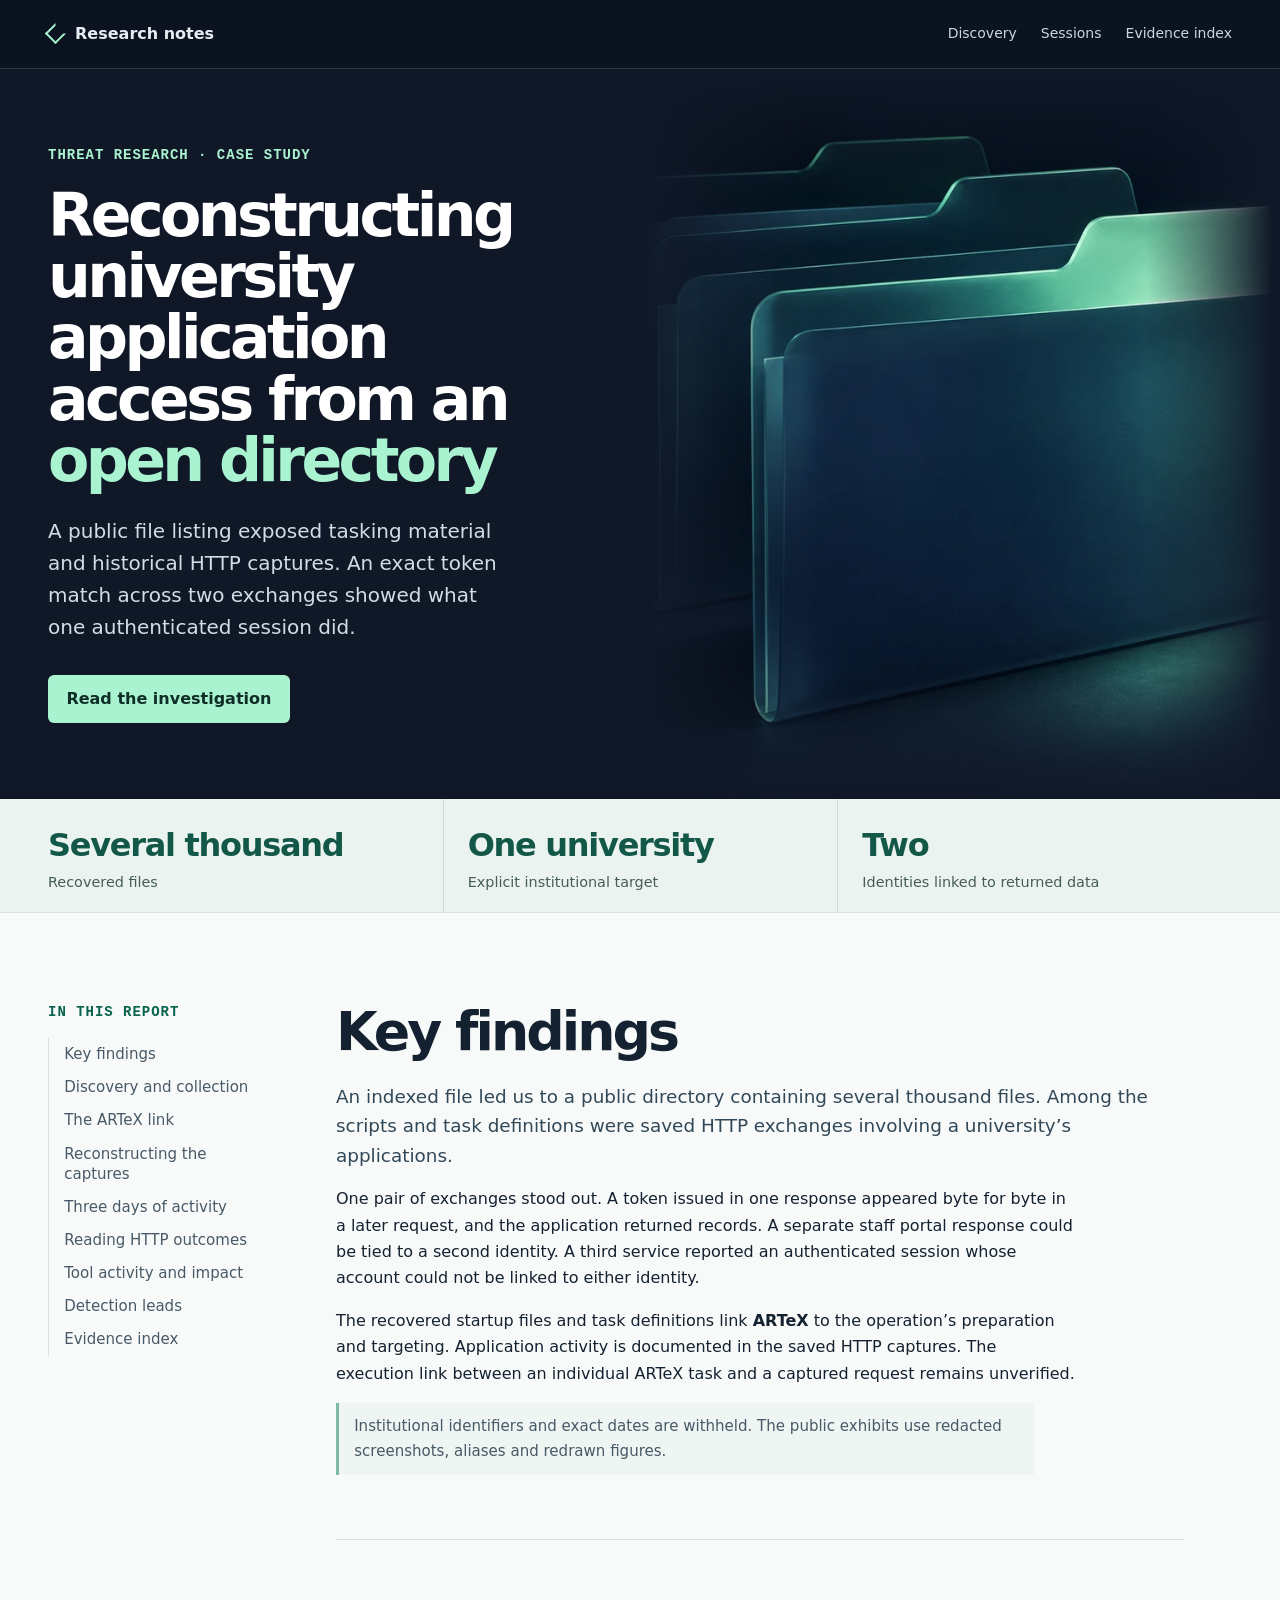
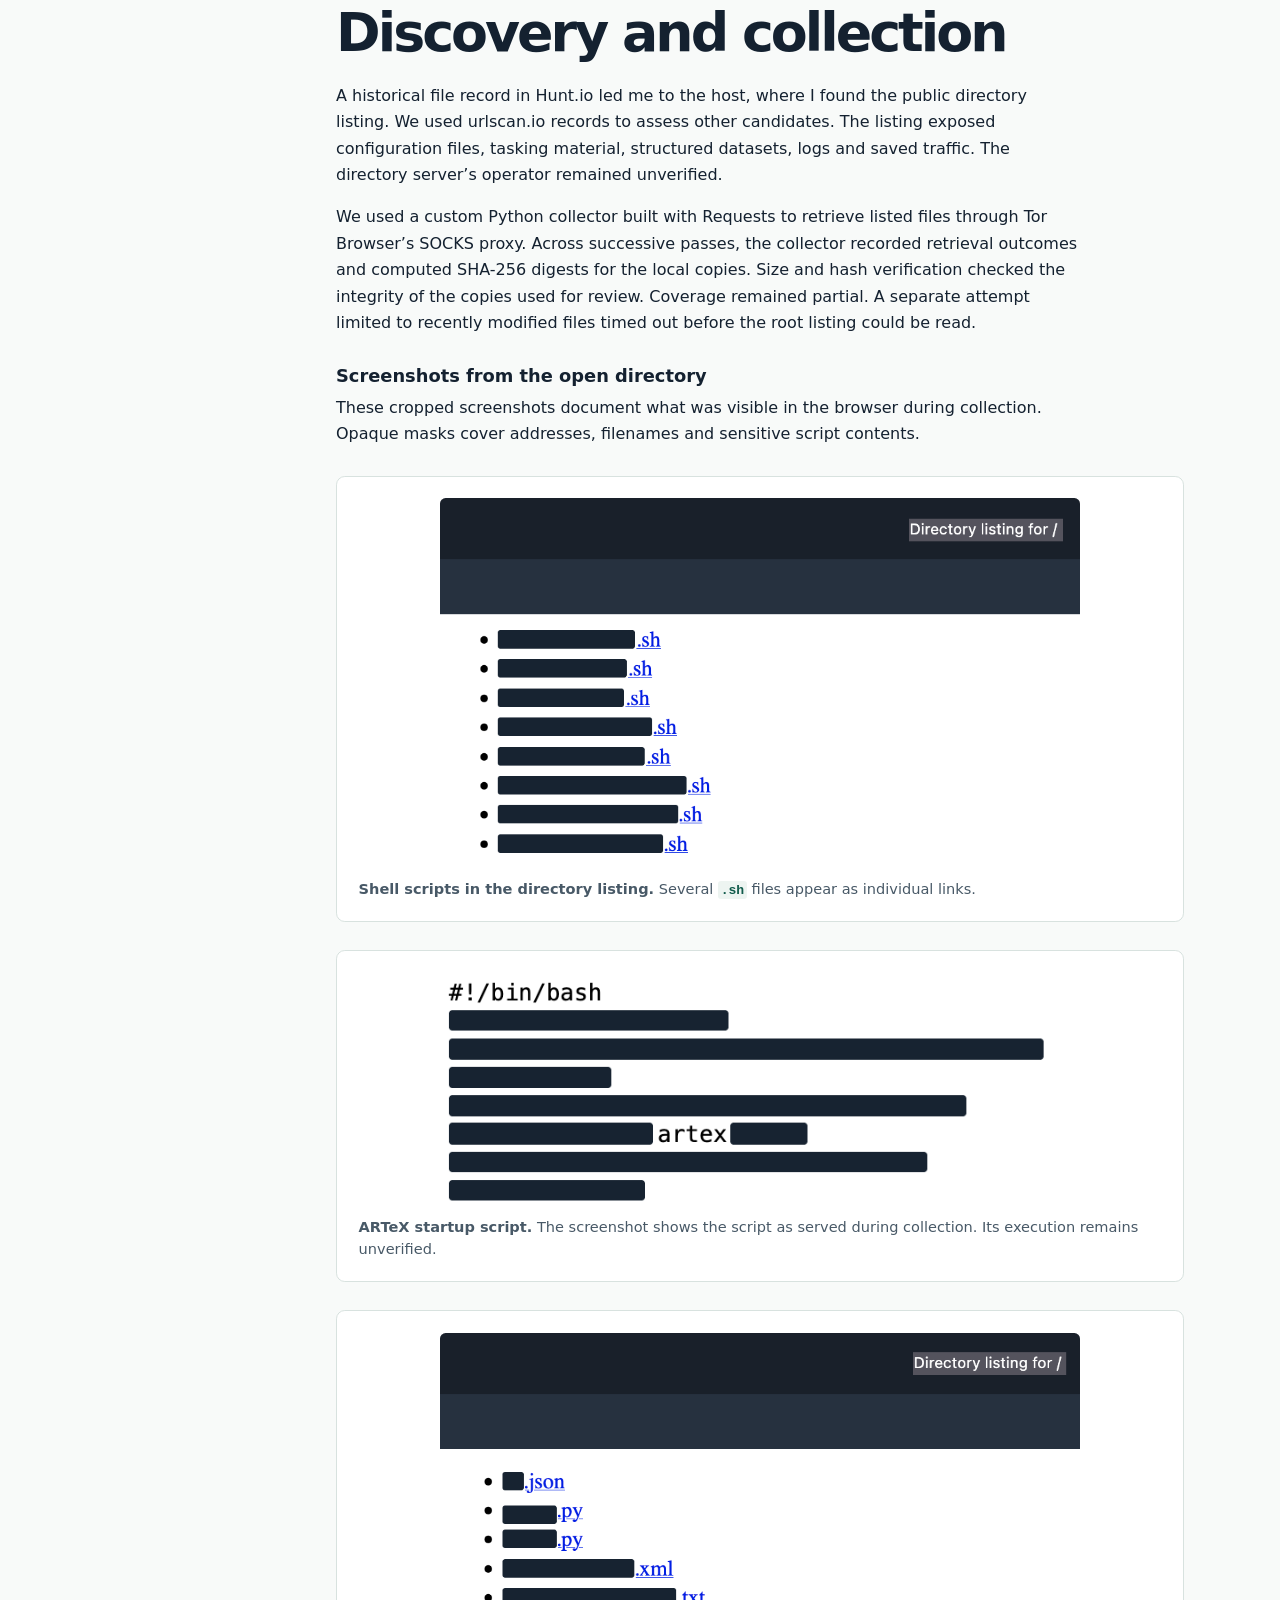
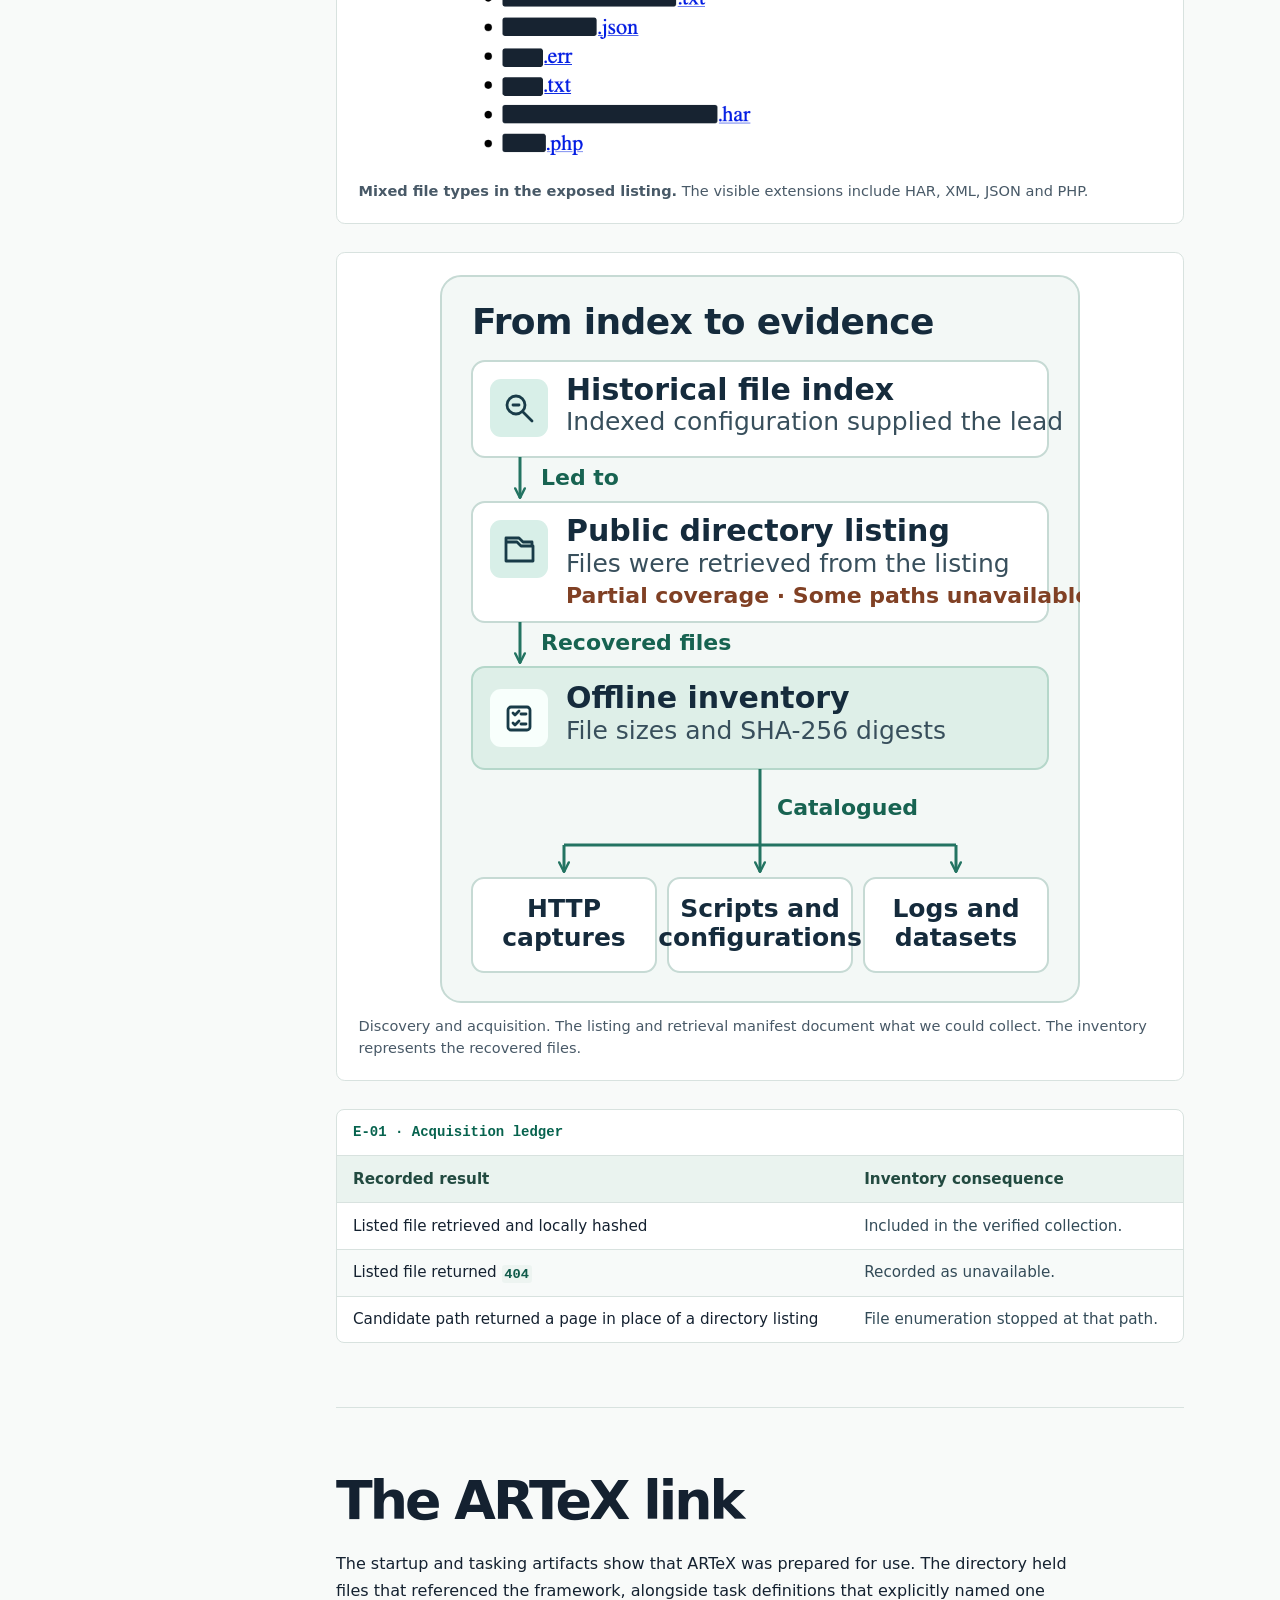
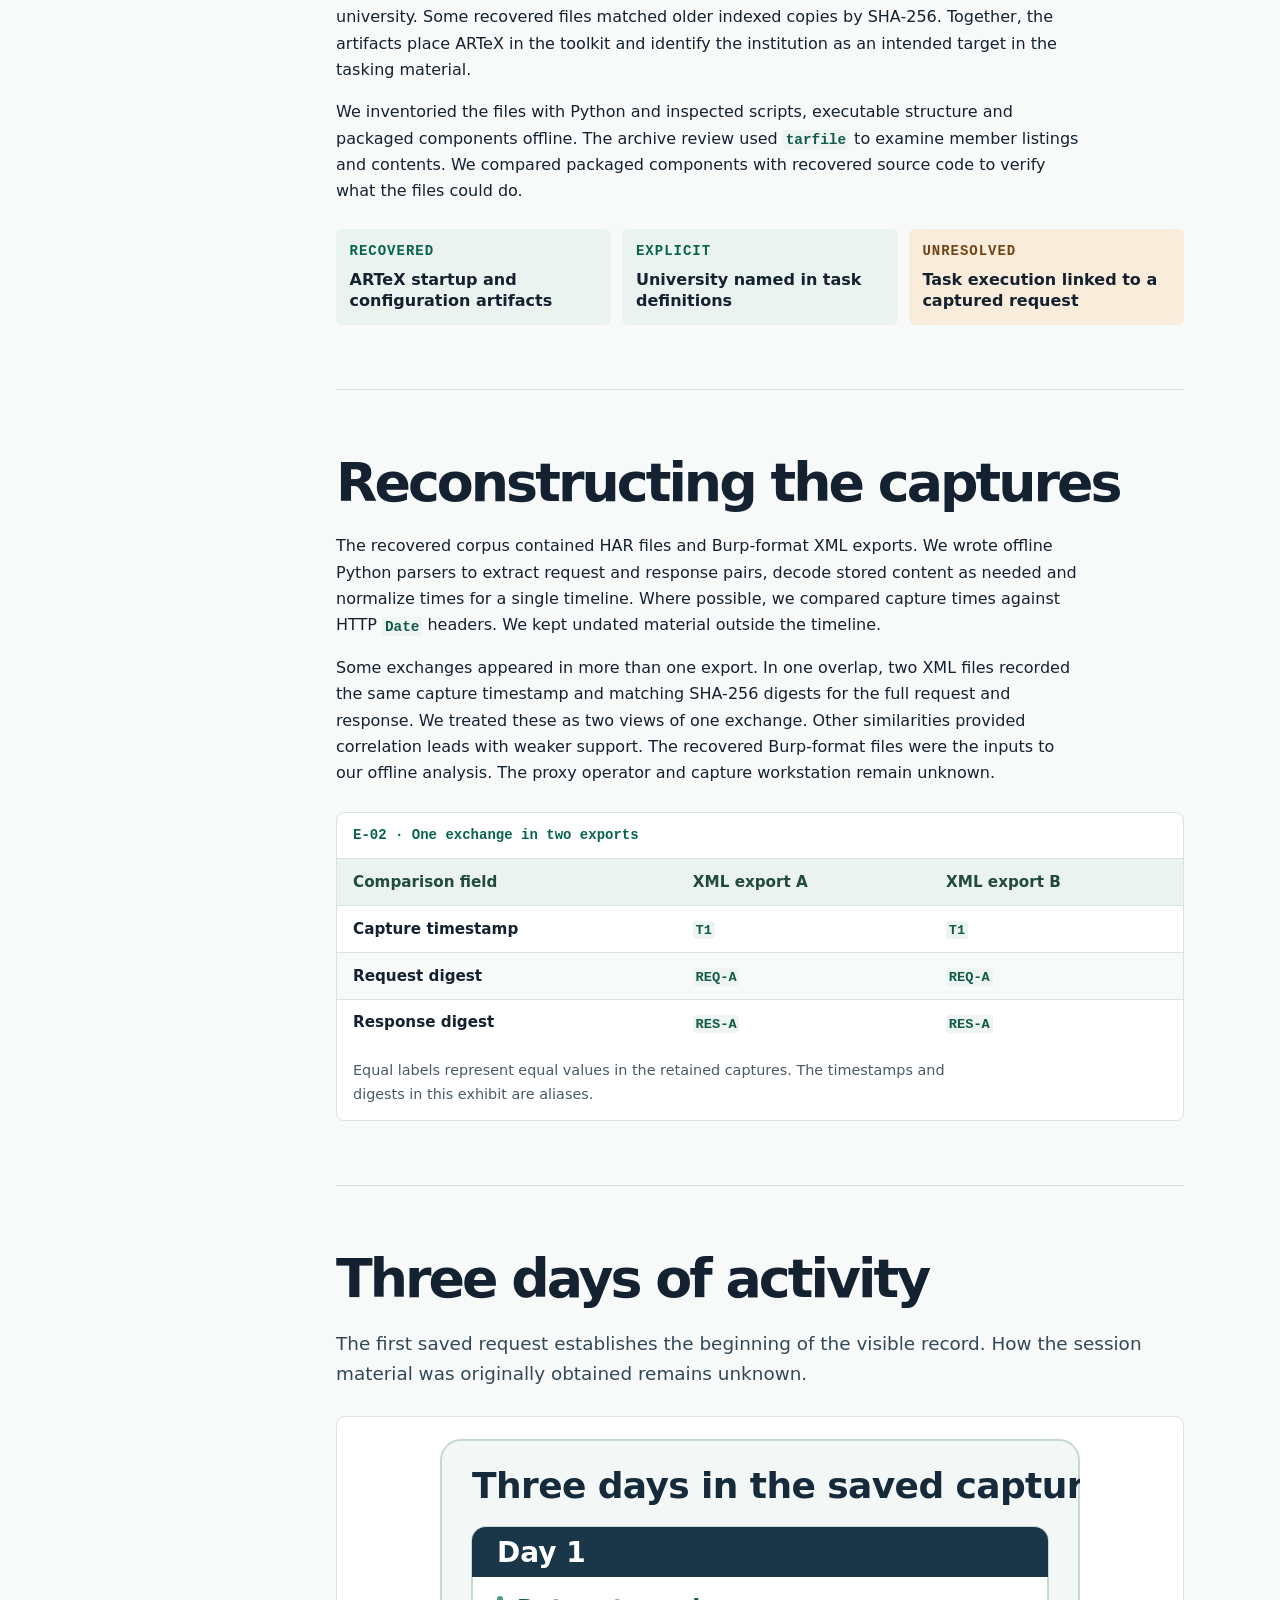
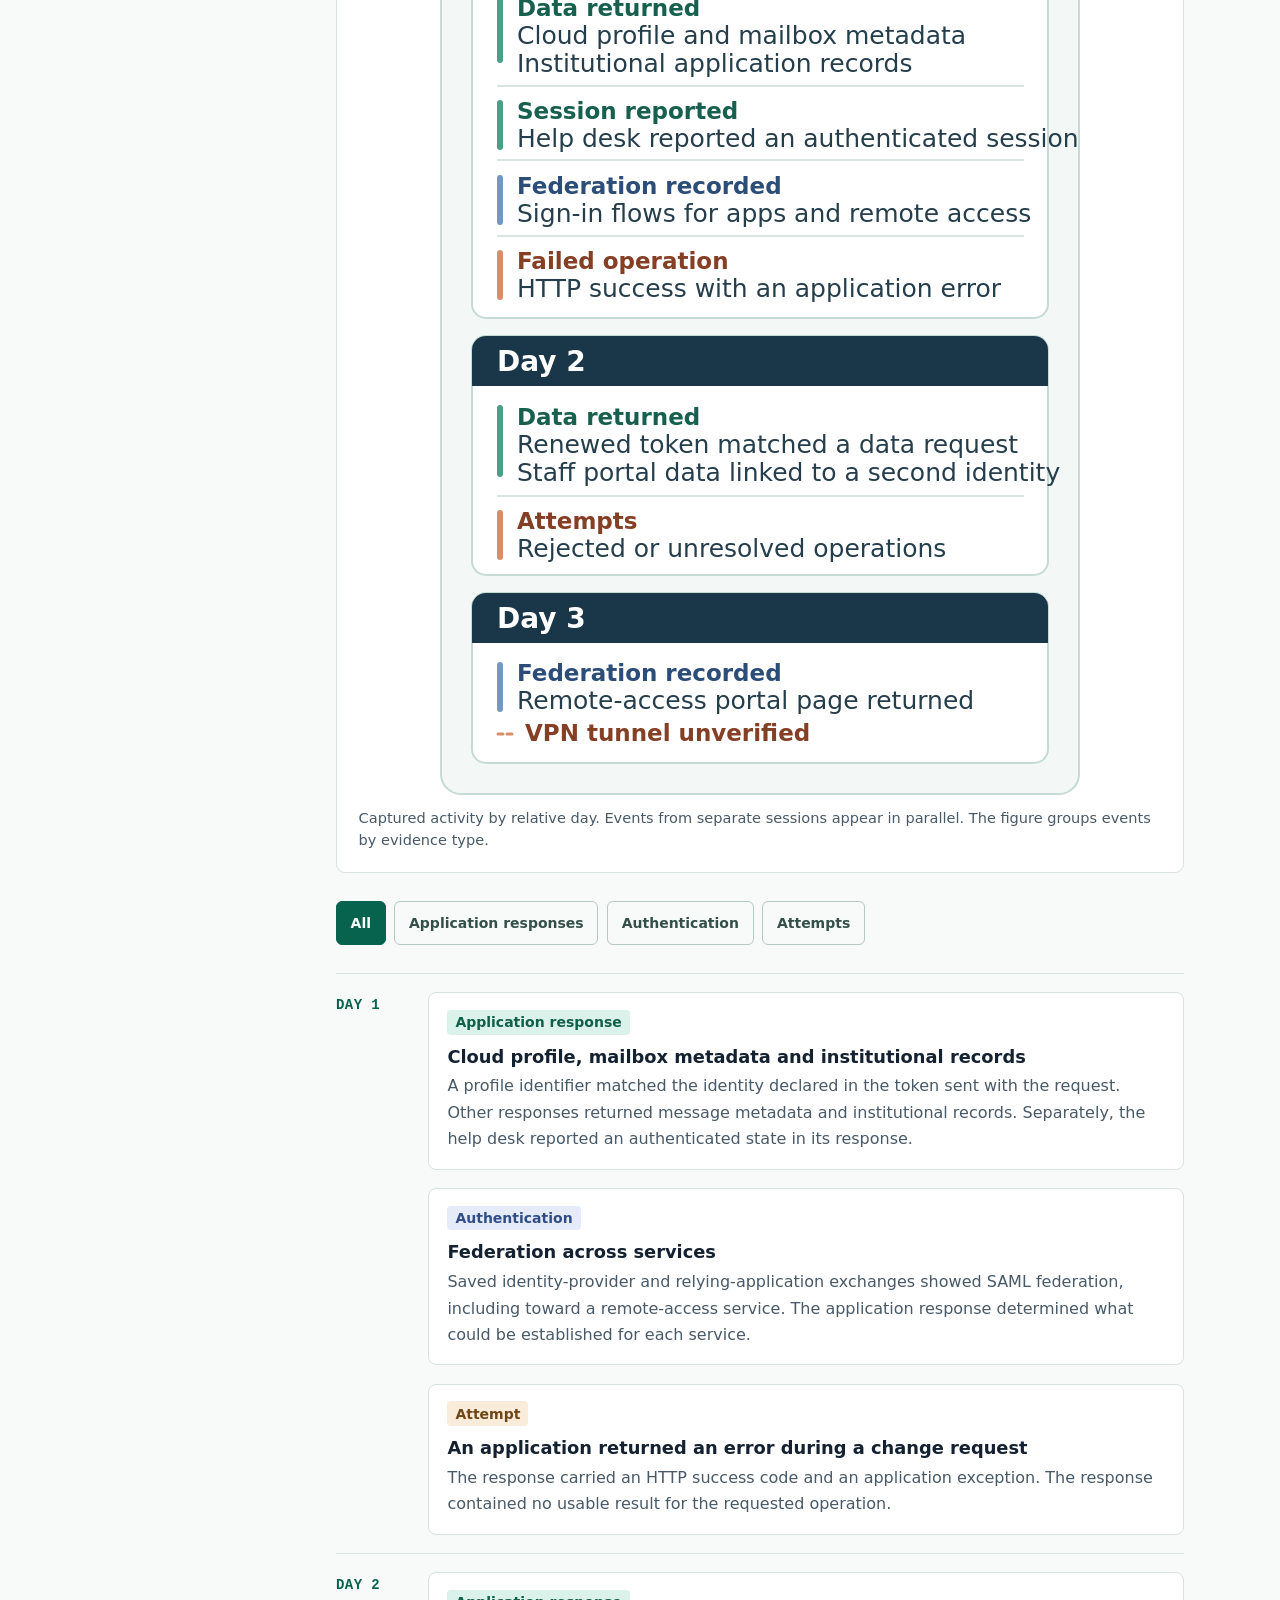
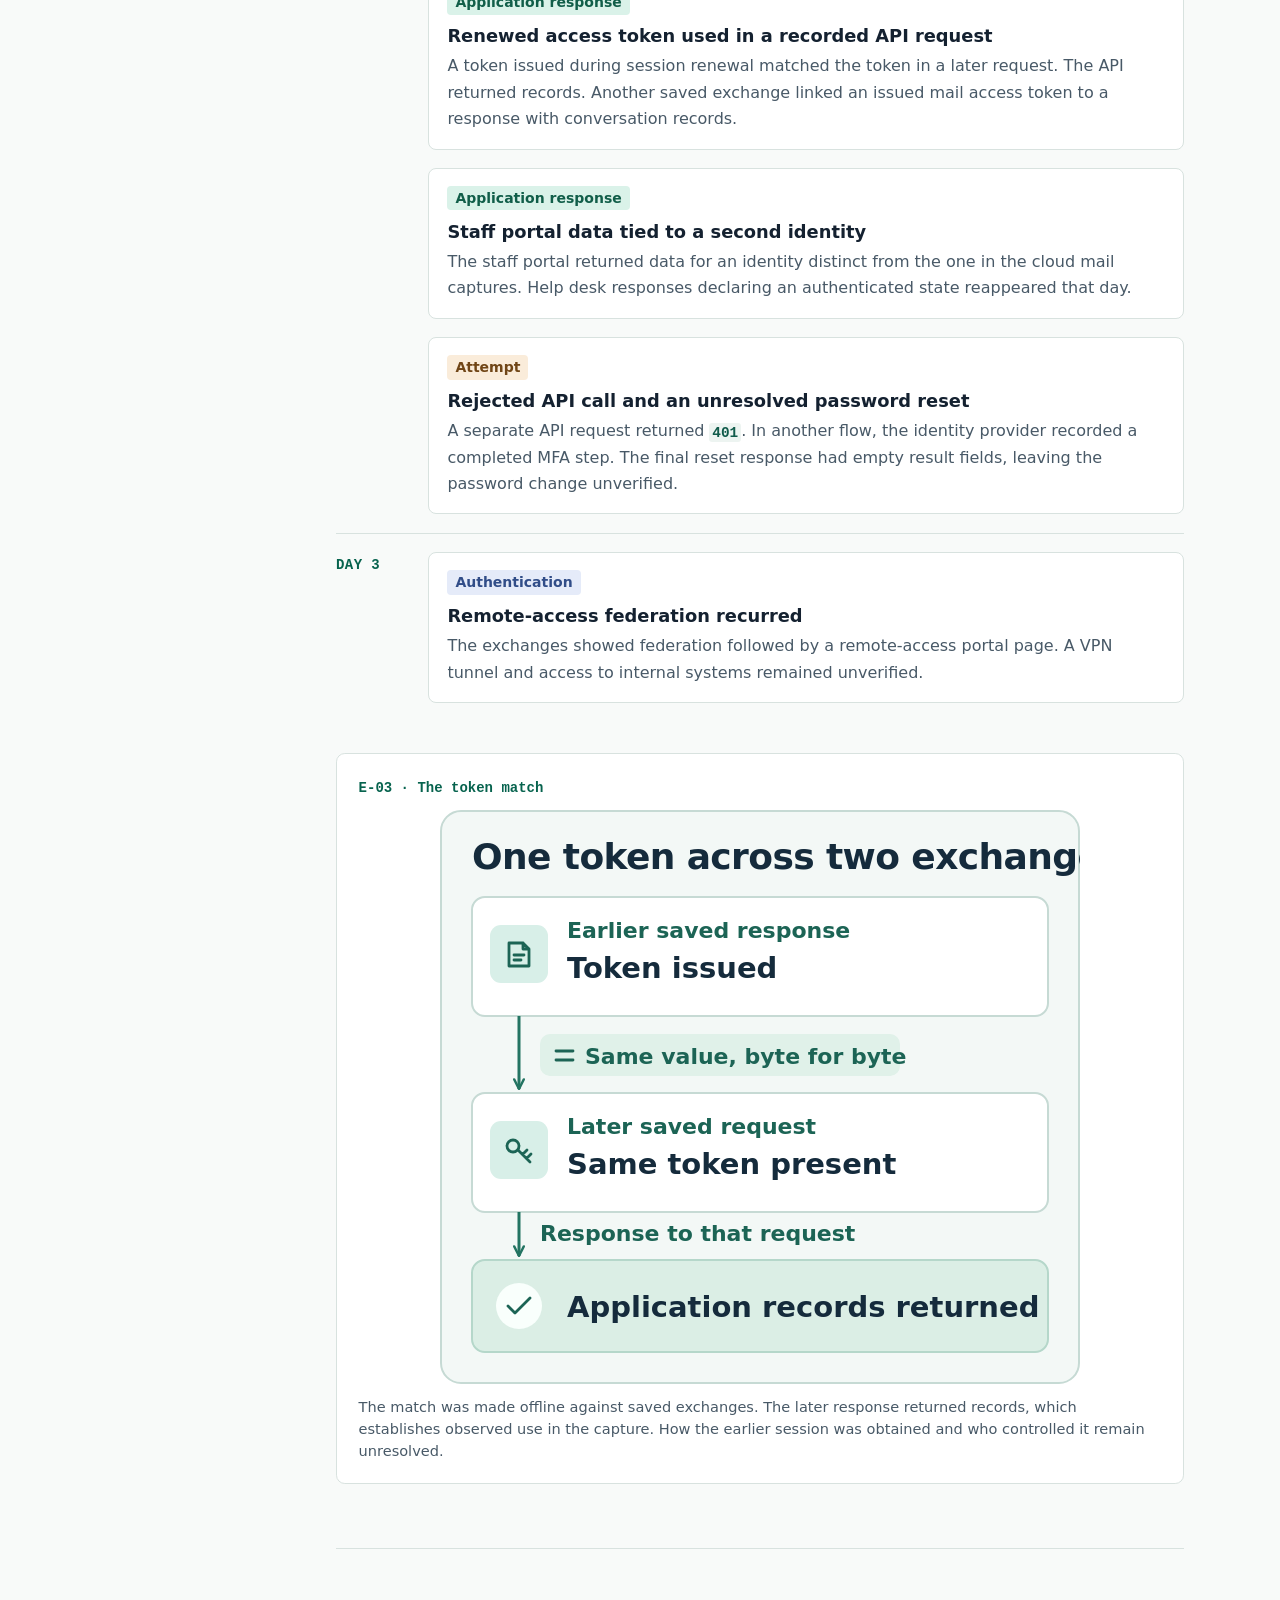
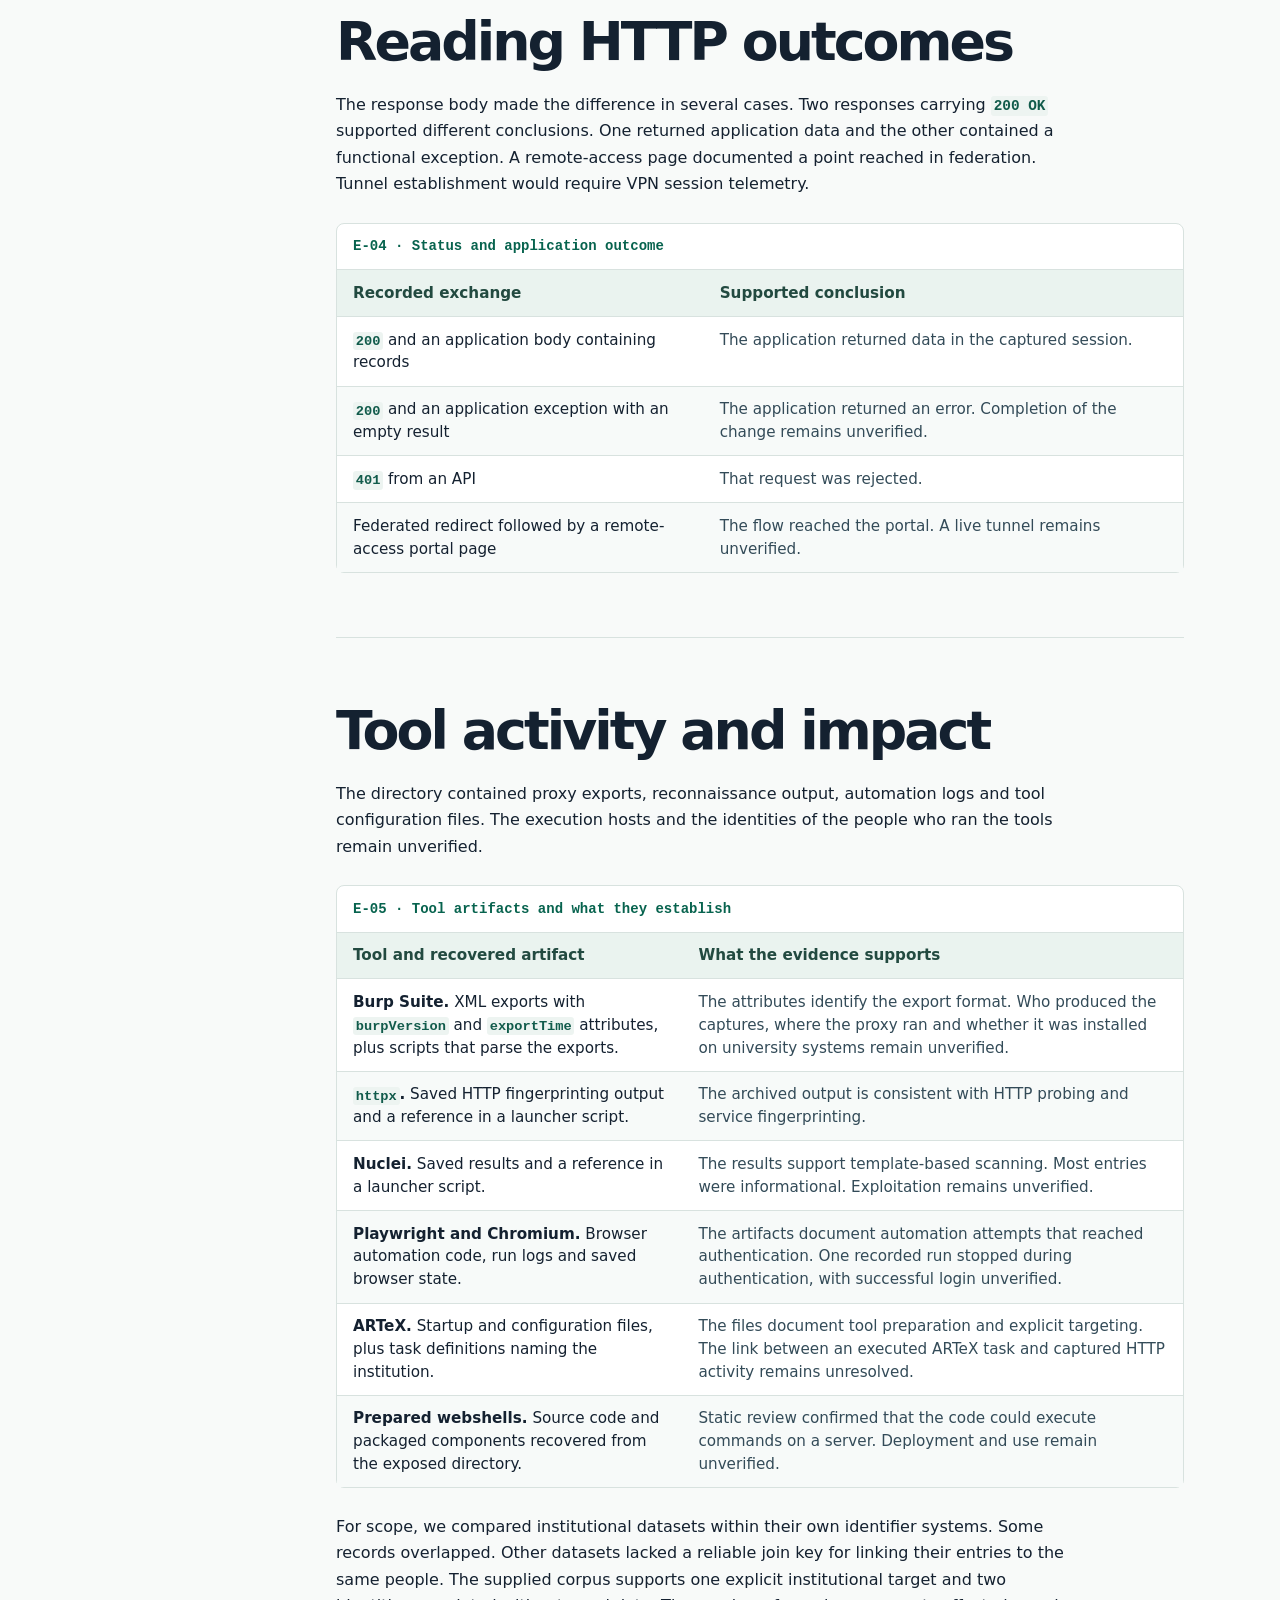
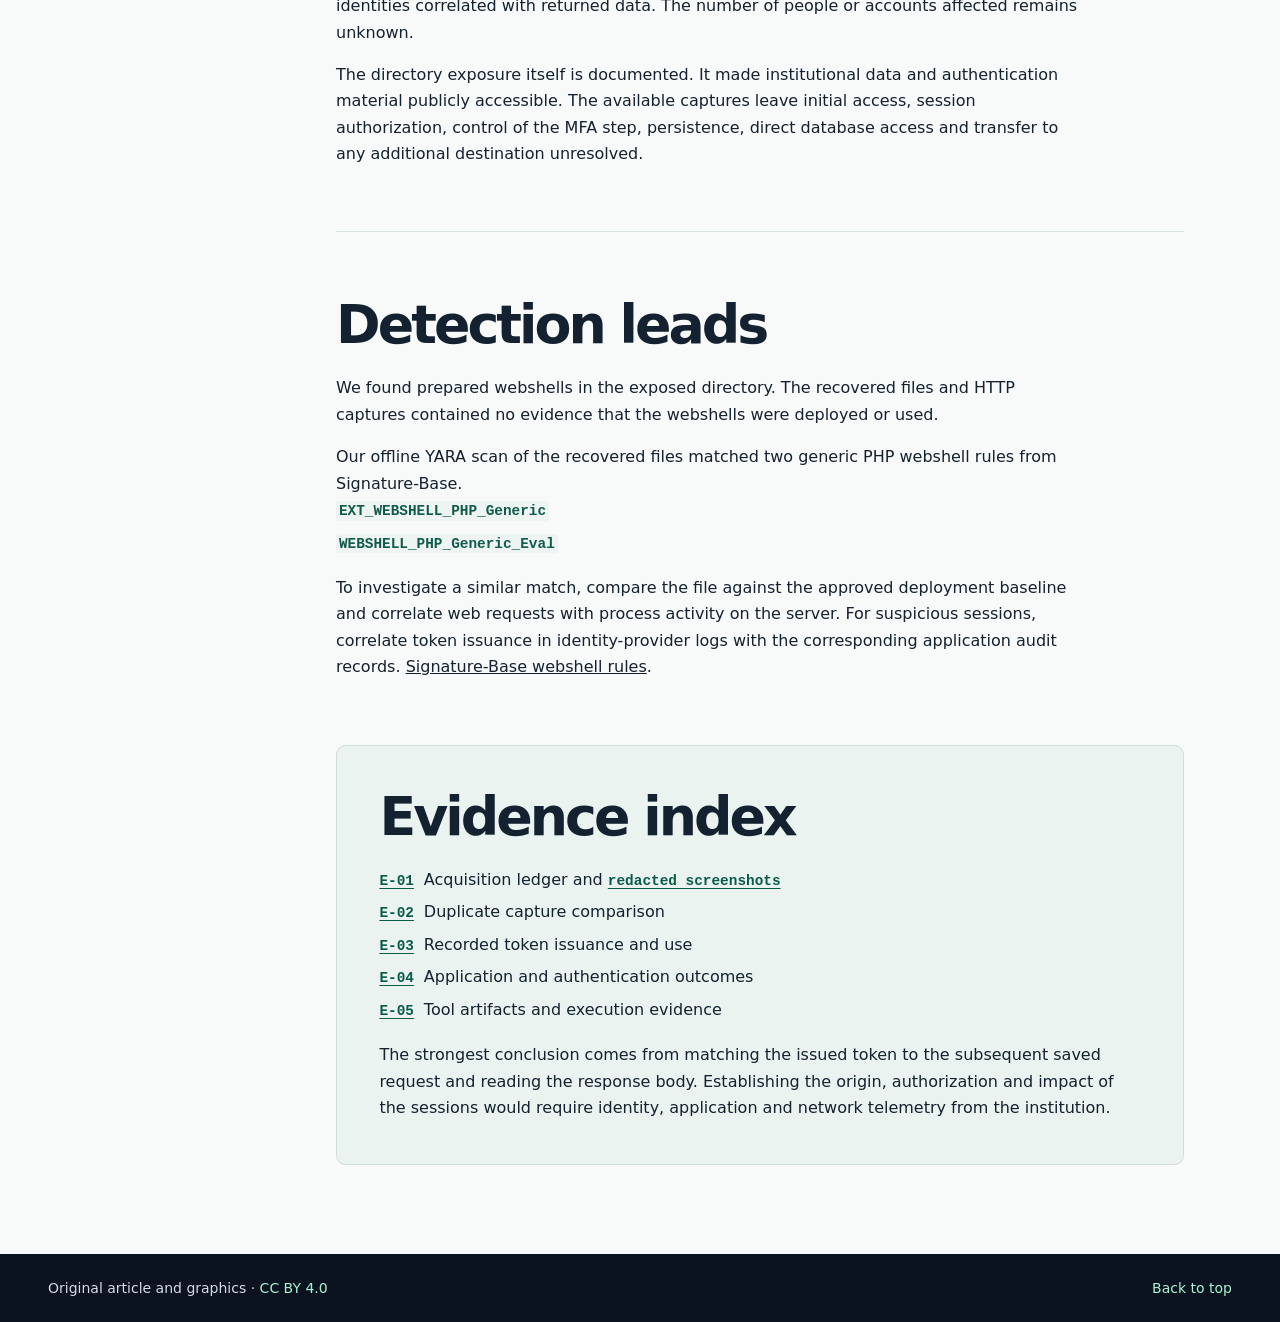
==== commit b05fa53b: "Add redacted open-directory evidence screenshots" ====
--- a/articles/open-directory-investigation/index.html
+++ b/articles/open-directory-investigation/index.html
@@ -67,13 +67,33 @@
           <p class="section-lede">An indexed file led us to a public directory containing several thousand files. Among the scripts and task definitions were saved HTTP exchanges involving a university’s applications.</p>
           <p>One pair of exchanges stood out. A token issued in one response appeared byte for byte in a later request, and the application returned records. A separate staff portal response could be tied to a second identity. A third service reported an authenticated session whose account could not be linked to either identity.</p>
           <p>The recovered startup files and task definitions link <strong>ARTeX</strong> to the operation’s preparation and targeting. Application activity is documented in the saved HTTP captures. The execution link between an individual ARTeX task and a captured request remains unverified.</p>
-          <p class="report-note">Institutional identifiers and exact dates are withheld. The public exhibits summarize retained evidence using aliases and redrawn figures.</p>
+          <p class="report-note">Institutional identifiers and exact dates are withheld. The public exhibits use redacted screenshots, aliases and redrawn figures.</p>
         </section>
 
         <section class="report-section" id="discovery" aria-labelledby="discovery-heading">
           <h2 id="discovery-heading">Discovery and collection</h2>
           <p>A historical file record in Hunt.io led me to the host, where I found the public directory listing. We used urlscan.io records to assess other candidates. The listing exposed configuration files, tasking material, structured datasets, logs and saved traffic. The directory server’s operator remained unverified.</p>
           <p>We used a custom Python collector built with Requests to retrieve listed files through Tor Browser’s SOCKS proxy. Across successive passes, the collector recorded retrieval outcomes and computed SHA-256 digests for the local copies. Size and hash verification checked the integrity of the copies used for review. Coverage remained partial. A separate attempt limited to recently modified files timed out before the root listing could be read.</p>
+
+          <section id="directory-evidence" aria-labelledby="directory-evidence-heading">
+            <h3 id="directory-evidence-heading">Screenshots from the open directory</h3>
+            <p>These cropped screenshots document what was visible in the browser during collection. Opaque masks cover addresses, filenames and sensitive script contents.</p>
+
+            <figure class="figure">
+              <img src="./evidence/directory-scripts.png" width="932" height="535" loading="lazy" alt="Redacted browser screenshot showing a directory listing with multiple shell script entries.">
+              <figcaption><strong>Shell scripts in the directory listing.</strong> Several <code>.sh</code> files appear as individual links.</figcaption>
+            </figure>
+
+            <figure class="figure">
+              <img src="./evidence/startup-script.png" width="721" height="261" loading="lazy" alt="Redacted startup script screenshot with the Bash interpreter line and the ARTeX name visible.">
+              <figcaption><strong>ARTeX startup script.</strong> The screenshot shows the script as served during collection. Its execution remains unverified.</figcaption>
+            </figure>
+
+            <figure class="figure">
+              <img src="./evidence/directory-artifacts.png" width="932" height="633" loading="lazy" alt="Redacted browser screenshot of a directory listing with JSON, XML, HAR and PHP extensions visible.">
+              <figcaption><strong>Mixed file types in the exposed listing.</strong> The visible extensions include HAR, XML, JSON and PHP.</figcaption>
+            </figure>
+          </section>
 
           <figure class="figure">
             <img src="./figures/collection.svg" width="640" height="728" loading="lazy" alt="An indexed file led to a public listing. Partial acquisition and a verified local inventory yielded captures, tasking artifacts and tool output.">
@@ -261,7 +281,7 @@
         <section class="report-section conclusions" id="exhibits" aria-labelledby="exhibits-heading">
           <h2 id="exhibits-heading">Evidence index</h2>
           <ul class="exhibit-links">
-            <li><a href="#e-01">E-01</a> Acquisition ledger</li>
+            <li><a href="#e-01">E-01</a> Acquisition ledger and <a href="#directory-evidence">redacted screenshots</a></li>
             <li><a href="#e-02">E-02</a> Duplicate capture comparison</li>
             <li><a href="#e-03">E-03</a> Recorded token issuance and use</li>
             <li><a href="#e-04">E-04</a> Application and authentication outcomes</li>
--- a/articles/open-directory-investigation/styles.css
+++ b/articles/open-directory-investigation/styles.css
@@ -224,6 +224,8 @@
 
 .report-section p + p { margin-top: 1rem; }
 .report-section p { max-width: 73ch; }
+#directory-evidence { margin-top: 1.75rem; }
+#directory-evidence-heading { margin-bottom: .4rem; }
 .section-lede { font-size: 1.15rem; color: #314858; line-height: 1.6; }
 
 .report-note {
